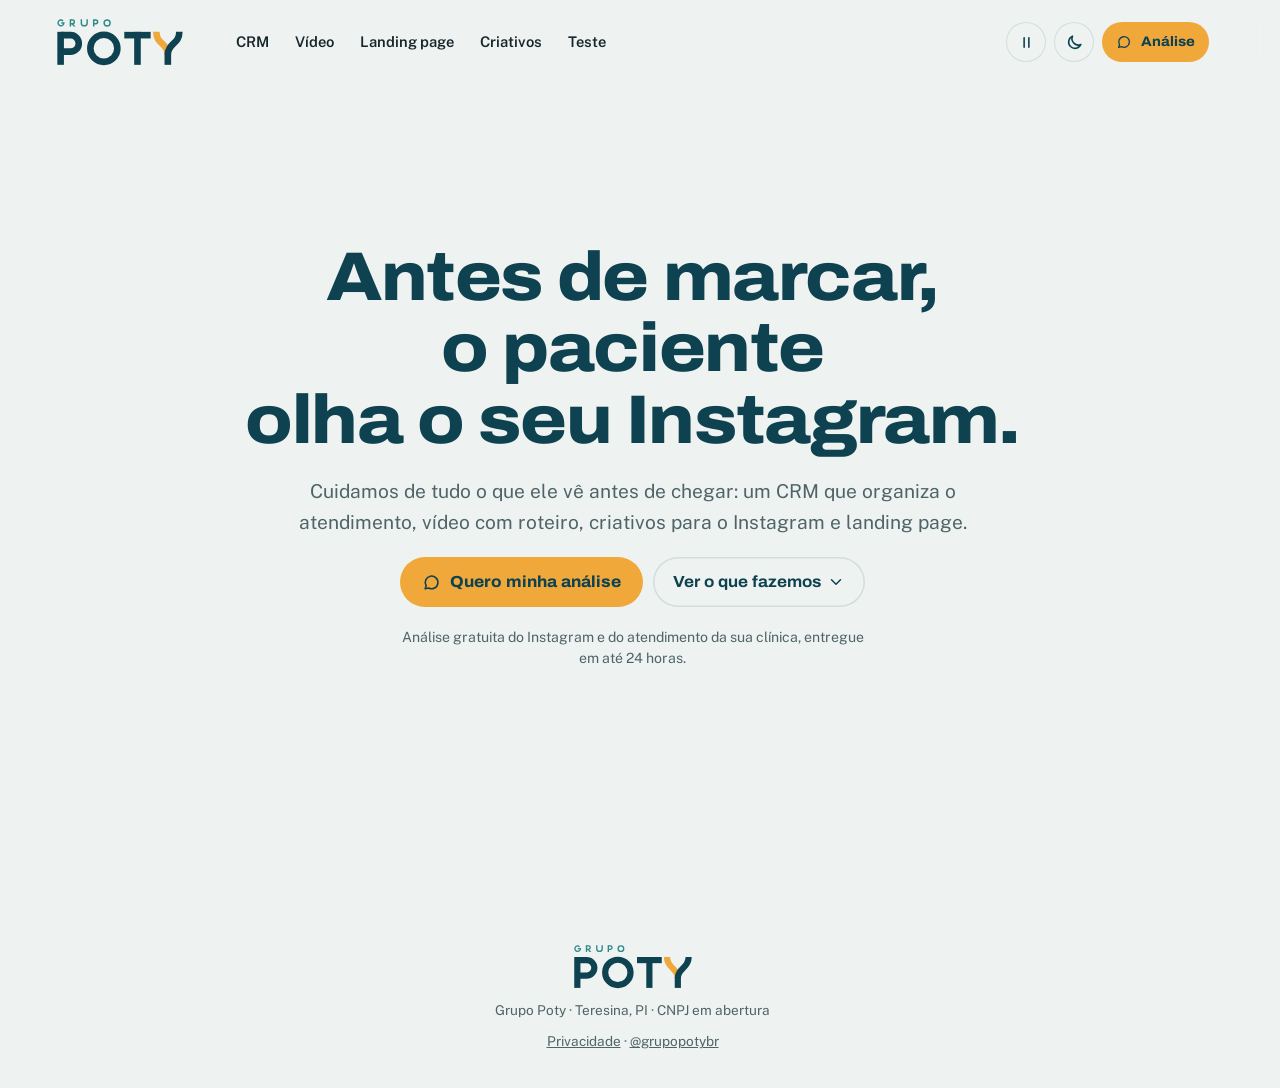
==== index.html @ 8fc9f2be "Landing do Grupo Poty para o grupopoty.com.br Página principal e página de privacidade, em HTML, CSS" ====
<!DOCTYPE html>
<html lang="pt-BR">
<head>
<meta charset="utf-8">
<meta name="viewport" content="width=device-width,initial-scale=1">
<title>Grupo Poty · Do contato à consulta</title>
<meta name="description" content="Cuidamos de tudo o que o paciente vê antes de chegar: CRM que organiza o atendimento, vídeo com roteiro, criativos para o Instagram e landing page. Grupo Poty, Teresina-PI.">
<link rel="canonical" href="https://grupopoty.com.br/">
<meta property="og:type" content="website">
<meta property="og:locale" content="pt_BR">
<meta property="og:site_name" content="Grupo Poty">
<meta property="og:title" content="Grupo Poty · Do contato à consulta">
<meta property="og:description" content="CRM, vídeo com roteiro, criativos para o Instagram e landing page para clínicas de saúde.">
<meta property="og:url" content="https://grupopoty.com.br/">
<meta property="og:image" content="https://grupopoty.com.br/img/og-grupo-poty.png">
<meta property="og:image:alt" content="Símbolo do Grupo Poty: o Y formado por dois rios, um laranja e um claro, sobre o encontro das águas.">
<meta property="og:image:width" content="1080">
<meta property="og:image:height" content="1080">
<meta name="twitter:card" content="summary">
<link rel="icon" type="image/png" href="img/favicon-512.png">
<link rel="apple-touch-icon" href="img/favicon-512.png">
<link rel="preload" href="fonts/archivo-wdth-wght.woff2" as="font" type="font/woff2" crossorigin>
<script>(function(){var d=document.documentElement,t=null,v=null,m=null,s="poty-abertura";d.classList.add("js");
try{t=localStorage.getItem("poty-tema")}catch(e){}
d.dataset.tema=t==="claro"||t==="escuro"?t:(matchMedia("(prefers-color-scheme: dark)").matches?"escuro":"claro");
try{v=sessionStorage.getItem(s)}catch(e){}
try{m=localStorage.getItem("poty-movimento")}catch(e){}
if(!v&&m!=="parado"&&!matchMedia("(prefers-reduced-motion: reduce)").matches)d.classList.add("com-abertura");
// Até o main.js começar a abertura (data-abertura), quem tira a camada é este script: o Pular e,
// se a abertura não começar em 3 s, o timer. Os dois gravam a abertura como vista nesta visita.
function sair(){d.classList.remove("com-abertura");try{sessionStorage.setItem(s,"vista")}catch(e){}}
document.addEventListener("click",function(e){var b=e.target.closest&&e.target.closest("#pular");
if(!b||d.dataset.abertura||!d.classList.contains("com-abertura"))return;var f=document.activeElement===b;sair();
if(f){var h=document.querySelector("#hero h1");if(h){h.setAttribute("tabindex","-1");h.focus({preventScroll:true})}}});
setTimeout(function(){if(!d.dataset.abertura&&d.classList.contains("com-abertura"))sair()},3000)})();</script>
<link rel="stylesheet" href="css/base.css">
<link rel="stylesheet" href="css/secoes.css">
<link rel="stylesheet" href="css/enxuto.css">
<link rel="modulepreload" href="js/main.js">
<link rel="modulepreload" href="js/util.js">
<link rel="modulepreload" href="js/config.js">
<link rel="modulepreload" href="js/abertura.js">
<link rel="modulepreload" href="js/rios.js">
<link rel="modulepreload" href="js/troca.js">
<link rel="modulepreload" href="js/tema.js">
<link rel="modulepreload" href="js/chaves.js">
<link rel="modulepreload" href="js/whatsapp.js">
<link rel="modulepreload" href="js/topo.js">
<link rel="modulepreload" href="js/servicos.js">
<link rel="modulepreload" href="js/noite.js">
<link rel="modulepreload" href="js/painel.js">
<link rel="modulepreload" href="js/video.js">
<link rel="modulepreload" href="js/exemplos.js">
<link rel="modulepreload" href="js/criativos.js">
<link rel="modulepreload" href="js/teste.js">
<link rel="modulepreload" href="js/enxuto.js">
<link rel="modulepreload" href="js/movimento.js">
<link rel="modulepreload" href="js/consentimento.js">
</head>
<body>
<div class="abertura" id="abertura">
  <div class="ab-in"><div class="arte" id="arte"><svg class="marca" viewBox="-4 -4 388 147" aria-hidden="true" focusable="false"><g transform="scale(0.22)"><g class="g-grupo" fill="none" stroke-width="20"><path class="l gl" pathLength="1" d="M78.28 21.72A40 40 0 1 0 90 50H54"/><path class="l gl" pathLength="1" d="M180 0V100"/><path class="l gl" pathLength="1" d="M180 10H210A25 25 0 0 1 210 60H180"/><path class="l gl" pathLength="1" d="M331 0V50A40 40 0 0 0 411 50V0"/><path class="l gl" pathLength="1" d="M501 0V100"/><path class="l gl" pathLength="1" d="M501 10H531A25 25 0 0 1 531 60H501"/><circle class="l gl" pathLength="1" cx="686" cy="50" r="41"/></g><path class="perna" d="M211.63 53.54L250.94 100H224.75L196.37 66.46Z"/></g><g transform="translate(0 38)"><g class="g-poty" fill="none" stroke-width="20"><path class="l lp" pathLength="1" d="M10 0V100"/><path class="l lp" pathLength="1" d="M10 10H40A25 25 0 0 1 40 60H10"/><circle class="l lo" pathLength="1" cx="141" cy="50" r="41"/><path class="l lt" pathLength="1" d="M203 10H283"/><path class="l lt" pathLength="1" d="M243 0V100"/><g class="yy"><path class="l y1" pathLength="1" d="M300 0C300 38 335 34 335 68"/><path class="l y2" pathLength="1" d="M370 0C370 38 335 34 335 68"/><path class="l y3" pathLength="1" d="M335 66V100"/></g></g></g></svg><p class="assin" aria-hidden="true">Do contato à consulta.</p></div></div>
  <canvas class="pontos" id="pontos" aria-hidden="true"></canvas>
  <button type="button" class="pular" id="pular" aria-label="Pular abertura">Pular</button>
  <svg class="borda" viewBox="0 0 1200 80" preserveAspectRatio="none" aria-hidden="true"><path d="M0 0H1200V18H780C640 18 560 62 420 62H0Z"/></svg>
</div>


<header class="s-topo">
  <span class="logo" role="img" aria-label="Grupo Poty"><svg class="marca" viewBox="-4 -4 388 147" aria-hidden="true" focusable="false"><g transform="scale(0.22)"><g class="g-grupo" fill="none" stroke-width="20"><path class="l gl" pathLength="1" d="M78.28 21.72A40 40 0 1 0 90 50H54"/><path class="l gl" pathLength="1" d="M180 0V100"/><path class="l gl" pathLength="1" d="M180 10H210A25 25 0 0 1 210 60H180"/><path class="l gl" pathLength="1" d="M331 0V50A40 40 0 0 0 411 50V0"/><path class="l gl" pathLength="1" d="M501 0V100"/><path class="l gl" pathLength="1" d="M501 10H531A25 25 0 0 1 531 60H501"/><circle class="l gl" pathLength="1" cx="686" cy="50" r="41"/></g><path class="perna" d="M211.63 53.54L250.94 100H224.75L196.37 66.46Z"/></g><g transform="translate(0 38)"><g class="g-poty" fill="none" stroke-width="20"><path class="l lp" pathLength="1" d="M10 0V100"/><path class="l lp" pathLength="1" d="M10 10H40A25 25 0 0 1 40 60H10"/><circle class="l lo" pathLength="1" cx="141" cy="50" r="41"/><path class="l lt" pathLength="1" d="M203 10H283"/><path class="l lt" pathLength="1" d="M243 0V100"/><g class="yy"><path class="l y1" pathLength="1" d="M300 0C300 38 335 34 335 68"/><path class="l y2" pathLength="1" d="M370 0C370 38 335 34 335 68"/><path class="l y3" pathLength="1" d="M335 66V100"/></g></g></g></svg></span>
  <nav class="menu" aria-label="Principal"><a href="#s-crm">CRM</a><a href="#s-video">Vídeo</a><a href="#s-lp">Landing page</a><a href="#s-cr">Criativos</a><a href="#s-teste">Teste</a></nav>
  <div class="acoes">
    <button type="button" class="movimento" id="movimento" aria-pressed="false" aria-label="Pausar animações">
      <svg class="pausa-i" viewBox="0 0 24 24" aria-hidden="true"><path d="M9 6v12M15 6v12"/></svg>
      <svg class="toca-i" viewBox="0 0 24 24" aria-hidden="true"><path d="M8 5.5v13l10-6.5z"/></svg>
    </button>
    <button type="button" class="tema" id="tema" aria-label="Trocar entre claro e escuro">
      <svg class="lua-i" viewBox="0 0 24 24" aria-hidden="true"><path d="M20 14.5A8 8 0 0 1 9.5 4a8 8 0 1 0 10.5 10.5z"/></svg>
      <svg class="sol-i" viewBox="0 0 24 24" aria-hidden="true"><circle cx="12" cy="12" r="4"/><path d="M12 2v2M12 20v2M4.9 4.9l1.4 1.4M17.7 17.7l1.4 1.4M2 12h2M20 12h2M4.9 19.1l1.4-1.4M17.7 6.3l1.4-1.4"/></svg>
    </button>
    <a class="b-sol" data-wa="analise" data-botao="topo" href="https://wa.me/5586994439576?text=AN%C3%81LISE" target="_blank" rel="noopener"><svg viewBox="0 0 24 24" aria-hidden="true"><path d="M4 20l1.3-3.9A8 8 0 1 1 8.4 19z"/></svg>Análise</a>
  </div>
</header>

<main>
<section class="hero" id="hero">
  <canvas class="rios" id="rios" aria-hidden="true"></canvas>
  <div class="txt" id="hero-txt">
    <h1>
      <span class="so-leitor">Antes de marcar, o paciente olha o seu Instagram, abre o seu site e chama no WhatsApp.</span>
      <span class="h-fixo" aria-hidden="true">Antes de marcar, o paciente</span>
      <span class="troca" id="troca" aria-hidden="true"><span class="on">olha o seu Instagram.</span><span>abre o seu site.</span><span>chama no WhatsApp.</span></span>
    </h1>
    <p class="lead">Cuidamos de tudo o que ele vê antes de chegar: um CRM que organiza o atendimento, vídeo com roteiro, criativos para o Instagram e landing page.</p>
    <div class="bts">
      <a class="b-sol" data-wa="analise" data-botao="primeira-tela" href="https://wa.me/5586994439576?text=AN%C3%81LISE" target="_blank" rel="noopener"><svg viewBox="0 0 24 24" aria-hidden="true"><path d="M4 20l1.3-3.9A8 8 0 1 1 8.4 19z"/></svg>Quero minha análise</a>
      <a class="b-lin" href="#s-hub">Ver o que fazemos<svg class="seta" viewBox="0 0 24 24" aria-hidden="true"><path d="M6 9l6 6 6-6"/></svg></a>
    </div>
    <p class="micro">Análise gratuita do Instagram e do atendimento da sua clínica, entregue em até 24 horas.</p>
  </div>
</section>

  <section class="sec hub revela" id="s-hub">
    <p class="rot"><svg viewBox="0 0 24 24" aria-hidden="true"><rect x="4" y="4" width="7" height="7" rx="1"/><rect x="13" y="4" width="7" height="7" rx="1"/><rect x="4" y="13" width="7" height="7" rx="1"/><rect x="13" y="13" width="7" height="7" rx="1"/></svg>O que fazemos</p>
    <h2>Escolha por onde começar.</h2>
    <p class="lead">Toque num serviço para ver como ele funciona na sua clínica.</p>
    <div class="servicos4" id="servicos4">
      <svg class="ramos" id="ramos" aria-hidden="true"></svg>
      <button type="button" class="sv" data-alvo="s-crm" aria-controls="s-crm"><span class="ic"><svg viewBox="0 0 24 24" aria-hidden="true"><path d="M3 5h18l-7 8v6l-4-2v-4z"/></svg></span><b data-chave="atendenteIA">CRM e atendente com IA</b><b data-chave-off="atendenteIA" hidden>CRM com WhatsApp</b><span data-chave="atendenteIA">Responde o paciente, marca na agenda e mostra os números da clínica.</span><span data-chave-off="atendenteIA" hidden>Organiza as conversas do WhatsApp e mostra os números da clínica.</span><em>Ver como funciona <svg viewBox="0 0 24 24" aria-hidden="true"><path d="M6 9l6 6 6-6"/></svg></em></button>
      <button type="button" class="sv" data-alvo="s-video" aria-controls="s-video"><span class="ic"><svg viewBox="0 0 24 24" aria-hidden="true"><rect x="3" y="6" width="13" height="12" rx="2"/><path d="M16 10l5-3v10l-5-3"/></svg></span><b>Vídeo com roteiro</b><span>Gravado na sua clínica, com roteiro, direção e edição.</span><em>Ver como funciona <svg viewBox="0 0 24 24" aria-hidden="true"><path d="M6 9l6 6 6-6"/></svg></em></button>
      <button type="button" class="sv" data-alvo="s-lp" aria-controls="s-lp"><span class="ic"><svg viewBox="0 0 24 24" aria-hidden="true"><rect x="7" y="2" width="10" height="20" rx="2"/><path d="M11 18h2"/></svg></span><b>Landing page</b><span>Uma página com a cara da clínica, que leva direto ao WhatsApp.</span><em>Ver como funciona <svg viewBox="0 0 24 24" aria-hidden="true"><path d="M6 9l6 6 6-6"/></svg></em></button>
      <button type="button" class="sv" data-alvo="s-cr" aria-controls="s-cr"><span class="ic"><svg viewBox="0 0 24 24" aria-hidden="true"><rect x="4" y="4" width="7" height="7" rx="1"/><rect x="13" y="4" width="7" height="7" rx="1"/><rect x="4" y="13" width="7" height="7" rx="1"/><rect x="13" y="13" width="7" height="7" rx="1"/></svg></span><b>Criativos para o Instagram</b><span>Posts e capas no mesmo padrão, para o perfil passar confiança.</span><em>Ver como funciona <svg viewBox="0 0 24 24" aria-hidden="true"><path d="M6 9l6 6 6-6"/></svg></em></button>
    </div>
    <button type="button" class="b-lin ver-tudo" id="ver-tudo">Abrir os quatro</button>
  </section>

  <section class="sec alt servico" id="s-crm">
    <p class="rot"><svg viewBox="0 0 24 24" aria-hidden="true"><path d="M3 5h18l-7 8v6l-4-2v-4z"/></svg>CRM para clínicas</p>
    <h2 data-chave="atendenteIA">O que acontece com a mensagem que chega às 21h?</h2>
    <h2 data-chave-off="atendenteIA" hidden>O que acontece com a mensagem que ninguém viu?</h2>
    <p class="lead" data-chave="atendenteIA">A mesma noite, em dois WhatsApps. Só um deles tem CRM.</p>
    <p class="lead" data-chave-off="atendenteIA" hidden>A mesma manhã, em dois WhatsApps. Só um deles tem CRM.</p>
    <div class="noite" id="noite" role="group" aria-label="Comparação ilustrativa entre um WhatsApp sem CRM e outro com CRM, com nomes fictícios">
      <div class="n-pai n-sem" id="n-sem" aria-hidden="true">
        <div class="n-cab"><b>Sem CRM</b><span class="pill ruim" id="n-pill-a">10 sem resposta</span></div>
        <div class="n-chat"><div class="msg pac">Oi, boa noite. Vocês atendem sábado?<time>21:04</time></div><div class="msg pac">queria ver se tem horário pra esse sábado<time>21:05</time></div><div class="msg sis ruim">9 conversas novas, ninguém respondeu</div><div class="msg cli">Bom dia, desculpe a demora. Ainda quer marcar para sábado?<time>08:12</time></div><div class="msg pac">ah, já consegui em outra clínica ontem à noite. obrigada<time>08:15</time></div></div>
        <div class="n-res"><span class="tag err">Marcou em outra clínica</span></div>
      </div>
      <div class="n-hora" id="n-hora" aria-hidden="true"><b>08:00</b><span>sexta, a recepção abre</span><div class="n-marcas"><i class="on"></i><i class="on"></i><i class="on"></i></div></div>
      <div class="n-pai n-com" id="n-com" aria-hidden="true">
        <div class="n-cab"><b>Com CRM</b><span class="pill bom" id="n-pill-b">respondida na hora</span></div>
        <div class="n-chat"><div class="msg pac">Oi, boa noite. Vocês atendem sábado?<time>21:04</time></div><div class="msg cli">Boa noite. Atendemos, sim, das 8h às 12h. Você já é paciente aqui ou seria a primeira vez?<time>21:04</time></div><div class="msg pac">primeira vez<time>21:05</time></div><div class="msg cli">Que bom que você procurou a gente. A consulta seria pelo plano de saúde ou particular?<time>21:05</time></div><div class="msg pac">pelo plano. vocês aceitam o Plano Exemplo?<time>21:06</time></div><div class="msg cli">Aceitamos, sim. Para sábado tenho 9h ou 10h30. Qual fica melhor para você?<time>21:06</time></div><div class="msg pac">9h tá ótimo<time>21:07</time></div><div class="msg cli">Combinado: sábado, às 9h. Se precisar mudar, é só me chamar aqui.<time>21:07</time></div><div class="msg sis">Marina foi para Agendado · 1ª consulta · plano</div></div>
        <div class="n-res"><span class="tag ok">Na agenda: sábado, 9h</span></div>
      </div>
      <p class="so-leitor" id="n-resumo">Sem CRM: a mensagem das 21h fica sem resposta até de manhã, e a paciente marca em outra clínica. Com CRM: a atendente responde na hora, pergunta se é a primeira consulta e se é pelo plano ou particular, e marca sábado às 9h.</p>
    </div>
    <div class="gat">
      <b>7x</b>
      <p data-chave="atendenteIA">Quem responde em até 1 hora tem quase 7 vezes mais chance de a conversa avançar. De noite, a recepção não está lá para responder.<small>Harvard Business Review, 2011, teste com 2.241 empresas dos EUA. Cena ilustrativa, nomes fictícios.</small></p>
      <p data-chave-off="atendenteIA" hidden>Quem responde em até 1 hora tem quase 7 vezes mais chance de a conversa avançar. Com o CRM, a equipe começa o dia sabendo quem está esperando.<small>Harvard Business Review, 2011, teste com 2.241 empresas dos EUA. Cena ilustrativa, nomes fictícios.</small></p>
    </div>

    <div class="dobra" id="dobra-1"><button type="button" class="d-bt" aria-expanded="false" aria-controls="dobra-1-c"><span><b>O que o CRM faz pela clínica</b><small>6 funções, além do WhatsApp</small></span><i aria-hidden="true"></i></button><div class="d-corpo" id="dobra-1-c"><div class="d-in"><h3 class="sub">O que o CRM faz pela clínica</h3>
    <ul class="f6">
      <li data-chave="atendenteIA"><span class="ic"><svg viewBox="0 0 24 24" aria-hidden="true"><path d="M4 20l1.3-3.9A8 8 0 1 1 8.4 19z"/><path d="M9 11h.01M12 11h.01M15 11h.01"/></svg></span><b>Atendente com IA</b><span>Responde no WhatsApp com o jeito da sua clínica. Assunto clínico vai para a equipe: a atendente não responde sobre sintomas nem tratamentos.</span></li>
      <li><span class="ic"><svg viewBox="0 0 24 24" aria-hidden="true"><path d="M9 6h11M9 12h11M9 18h11"/><path d="M4 6l1 1 2-2M4 12l1 1 2-2M4 18l1 1 2-2"/></svg></span><b>Perguntas certas</b><span>Primeira consulta? Convênio ou particular? Uma pergunta por vez, e as respostas ficam no cadastro.</span></li>
      <li><span class="ic"><svg viewBox="0 0 24 24" aria-hidden="true"><rect x="3" y="5" width="18" height="16" rx="2"/><path d="M3 10h18M8 3v4M16 3v4M9 15l2 2 4-4"/></svg></span><b>Agenda da clínica</b><span>Oferece só os horários livres e respeita intervalo, feriado e a duração de cada procedimento.</span></li>
      <li><span class="ic"><svg viewBox="0 0 24 24" aria-hidden="true"><path d="M3 5h18l-7 8v6l-4-2v-4z"/></svg></span><b>Funil que anda sozinho</b><span>O paciente avança de "novo contato" para "em conversa" e depois para "agendado", e a equipe vê em que etapa cada um está.</span></li>
      <li><span class="ic"><svg viewBox="0 0 24 24" aria-hidden="true"><path d="M4 5a2 2 0 0 1 2-2h13v16H6a2 2 0 0 0-2 2z"/><path d="M4 19V5M9 7h6M9 11h6"/></svg></span><b>Tudo o que a clínica sabe</b><span>Convênios, formas de pagamento, endereço e perguntas frequentes, prontos para cada resposta.</span></li>
      <li><span class="ic"><svg viewBox="0 0 24 24" aria-hidden="true"><circle cx="9" cy="8" r="3"/><path d="M3 20c0-3.3 2.7-6 6-6s6 2.7 6 6"/><path d="M16 4.5a3 3 0 0 1 0 5.8M18 14.3c1.8.8 3 2.6 3 4.7"/></svg></span><b>Treinamento na clínica</b><span>A gente treina a sua equipe, presencialmente, para usar tudo no dia a dia.</span></li>
    </ul></div></div></div>
    <div class="dobra" id="dobra-2"><button type="button" class="d-bt" aria-expanded="false" aria-controls="dobra-2-c"><span><b>Painel da clínica</b><small data-chave="financeiro">Orçamentos, faturamento, lucro e relatórios</small><small data-chave-off="financeiro" hidden>Orçamentos e relatórios</small></span><i aria-hidden="true"></i></button><div class="d-corpo" id="dobra-2-c"><div class="d-in"><h3 class="sub">E os números da clínica num painel só.</h3>
    <p class="lead lead-p" data-chave="financeiro">Orçamentos, faturamento, lucro e relatórios: quanto entrou, quanto saiu e de onde vieram os pacientes.</p>
    <p class="lead lead-p" data-chave-off="financeiro" hidden>Orçamentos e relatórios: quantos chegaram, quantos marcaram e de onde vieram os pacientes.</p>
    <div class="painel" id="painel" role="group" aria-label="Painel ilustrativo da clínica, com dados fictícios">
      <div class="p-topo"><b>Painel da clínica</b><span>Novembro · tela ilustrativa, dados fictícios</span></div>
      <div class="p-kpis">
        <div><span>Contatos</span><b data-n="214">214</b></div>
        <div><span>Agendados</span><b data-n="96">96</b></div>
        <div><span>Compareceram</span><b data-n="81">81</b></div>
        <div data-chave="financeiro"><span>Orçamentos fechados</span><b data-n="38400" data-moeda>R$ 38.400</b></div>
      </div>
      <div class="p-abas" role="tablist" aria-label="Partes do painel">
        <button type="button" role="tab" data-aba="orc" id="aba-orc" aria-controls="pa-orc" aria-selected="true">Orçamentos</button>
        <button type="button" role="tab" data-aba="fat" id="aba-fat" aria-controls="pa-fat" data-chave="financeiro" aria-selected="false">Faturamento</button>
        <button type="button" role="tab" data-aba="luc" id="aba-luc" aria-controls="pa-luc" data-chave="financeiro" aria-selected="false">Lucro</button>
        <button type="button" role="tab" data-aba="rel" id="aba-rel" aria-controls="pa-rel" aria-selected="false">Relatórios</button>
      </div>
      <div class="p-palco">
        <div class="p-aba" data-aba="orc" id="pa-orc" aria-labelledby="aba-orc" tabindex="0" role="tabpanel">
          <div class="p-duas">
            <div>
              <p class="p-t">Orçamentos do mês</p>
              <ul class="barras">
                <li data-dica="Enviados: 42"><span>Enviados</span><i style="--v:1"></i><b>42</b></li>
                <li data-dica="Fechados: 21"><span>Fechados</span><i style="--v:.5"></i><b>21</b></li>
                <li data-dica="Em aberto: 15"><span>Em aberto</span><i style="--v:.357"></i><b>15</b></li>
                <li data-dica="Não fecharam: 6"><span>Não fecharam</span><i style="--v:.143"></i><b>6</b></li>
              </ul>
            </div>
            <div>
              <p class="p-t">Em aberto, com retorno programado</p>
              <ul class="p-lista">
                <li><b>Ana P.</b><span>R$ 1.800</span><em>a clínica volta a falar em 2 dias</em></li>
                <li><b>Carlos R.</b><span>R$ 950</span><em>a clínica volta a falar em 5 dias</em></li>
                <li><b>Júlia M.</b><span>R$ 2.400</span><em>a clínica volta a falar em 10 dias</em></li>
              </ul>
            </div>
          </div>
        </div>
        <div class="p-aba" data-aba="fat" id="pa-fat" aria-labelledby="aba-fat" tabindex="0" data-chave="financeiro" role="tabpanel" hidden>
          <p class="p-hero"><b>R$ 38.400</b><span>no mês, em orçamentos fechados</span></p>
          <p class="p-t">Por semana</p>
          <div class="colunas">
            <div data-dica="Semana 1: R$ 7.200"><b>R$ 7,2 mil</b><i style="--v:.6"></i><span>Sem 1</span></div>
            <div data-dica="Semana 2: R$ 9.600"><b>R$ 9,6 mil</b><i style="--v:.8"></i><span>Sem 2</span></div>
            <div data-dica="Semana 3: R$ 12.000"><b>R$ 12 mil</b><i style="--v:1"></i><span>Sem 3</span></div>
            <div data-dica="Semana 4: R$ 9.600"><b>R$ 9,6 mil</b><i style="--v:.8"></i><span>Sem 4</span></div>
          </div>
        </div>
        <div class="p-aba" data-aba="luc" id="pa-luc" aria-labelledby="aba-luc" tabindex="0" data-chave="financeiro" role="tabpanel" hidden>
          <p class="p-hero"><b>R$ 16.700</b><span>de lucro no mês</span></p>
          <ul class="barras largas">
            <li data-dica="Faturamento: R$ 38.400"><span>Faturamento</span><i style="--v:1"></i><b>R$ 38.400</b></li>
            <li data-dica="Custos: R$ 21.700"><span>Custos</span><i style="--v:.565"></i><b>R$ 21.700</b></li>
            <li data-dica="Lucro: R$ 16.700"><span>Lucro</span><i style="--v:.435"></i><b>R$ 16.700</b></li>
          </ul>
          <p class="p-obs">A própria clínica informa os custos: aluguel, equipe e material.</p>
        </div>
        <div class="p-aba" data-aba="rel" id="pa-rel" aria-labelledby="aba-rel" tabindex="0" role="tabpanel" hidden>
          <div class="p-duas">
            <div>
              <p class="p-t">Do contato à consulta</p>
              <ul class="barras">
                <li data-dica="Contatos: 214"><span>Contatos</span><i style="--v:1"></i><b>214</b></li>
                <li data-dica="Agendados: 96"><span>Agendados</span><i style="--v:.449"></i><b>96</b></li>
                <li data-dica="Compareceram: 81"><span>Compareceram</span><i style="--v:.379"></i><b>81</b></li>
                <li data-dica="Orçamentos: 42"><span>Orçamentos</span><i style="--v:.196"></i><b>42</b></li>
                <li data-dica="Fecharam: 21"><span>Fecharam</span><i style="--v:.098"></i><b>21</b></li>
              </ul>
            </div>
            <div>
              <p class="p-t">De onde vieram</p>
              <div class="seg4"><i class="s1" style="--g:46" data-dica="Instagram: 46%"></i><i class="s2" style="--g:27" data-dica="Indicação: 27%"></i><i class="s3" style="--g:17" data-dica="Google: 17%"></i><i class="s4" style="--g:10" data-dica="Outros: 10%"></i></div>
              <ul class="leg4"><li><i class="s1"></i>Instagram <b>46%</b></li><li><i class="s2"></i>Indicação <b>27%</b></li><li><i class="s3"></i>Google <b>17%</b></li><li><i class="s4"></i>Outros <b>10%</b></li></ul>
              <div class="p-mini"><div><span>Tempo de resposta</span><b>2 min</b></div><div><span>Faltas</span><b>16%</b></div></div>
            </div>
          </div>
        </div>
      </div>
      <span class="p-dica" aria-hidden="true"></span>
    </div></div></div></div>
    <div class="cta-crm">
      <a class="b-sol" data-wa="crm" data-botao="crm" href="https://wa.me/5586994439576?text=Quero%20ver%20o%20CRM%20funcionando" target="_blank" rel="noopener"><svg viewBox="0 0 24 24" aria-hidden="true"><path d="M4 20l1.3-3.9A8 8 0 1 1 8.4 19z"/></svg>Quero ver o CRM funcionando</a>
      <small>Mostramos pelo WhatsApp, com o jeito da sua clínica.</small>
    </div>
  </section>

  <section class="sec servico" id="s-video">
    <p class="rot"><svg viewBox="0 0 24 24" aria-hidden="true"><rect x="3" y="6" width="13" height="12" rx="2"/><path d="M16 10l5-3v10l-5-3"/></svg>Vídeo com roteiro</p>
    <h2>Vídeo que prende é roteiro.</h2>
    <p class="lead">A gente escreve o roteiro com você, grava na sua clínica e edita. Você aprova antes de ir ao ar.</p>
    <div class="cena" id="cena-video">
      <ol class="itens esq"><li data-p="0"><b>Gancho</b><span>Os primeiros segundos fazem a pessoa ficar.</span></li><li data-p="1"><b>Problema</b><span>A dúvida real do paciente, com as palavras dele.</span></li></ol>
      <div class="centro v-tela" aria-hidden="true">
        <svg class="fundo" viewBox="0 0 90 160" preserveAspectRatio="xMidYMid slice" aria-hidden="true">
          <rect width="90" height="160" fill="#0E4250"/><rect x="52" y="16" width="30" height="40" rx="2" fill="#0D5365"/><rect x="8" y="60" width="18" height="3" fill="#0D5365"/>
          <circle cx="45" cy="74" r="15" fill="#2F8A8A"/><path d="M12 160C12 116 28 98 45 98C62 98 78 116 78 160Z" fill="#0F6E6E"/>
          <rect y="84" width="90" height="76" fill="#0A242B" opacity=".55"/>
        </svg>
        <div class="v-barras"><i><b></b></i><i><b></b></i><i><b></b></i><i><b></b></i></div>
        <p class="v-leg" id="v-leg">Fale com a clínica pelo WhatsApp.</p>
        <span class="v-rec">Vídeo de exemplo</span>
      </div>
      <ol class="itens dir"><li data-p="2"><b>Resposta</b><span>O que a clínica faz, explicado sem promessa.</span></li><li data-p="3" class="on"><b>Chamada</b><span>Um próximo passo claro: falar no WhatsApp.</span></li></ol>
    </div>
  </section>

  <section class="sec alt servico" id="s-lp">
    <p class="rot"><svg viewBox="0 0 24 24" aria-hidden="true"><rect x="7" y="2" width="10" height="20" rx="2"/><path d="M11 18h2"/></svg>Landing page</p>
    <h2>Quem clica no link da sua bio encontra o quê?</h2>
    <p class="lead">Cada clínica ganha uma página com a cara dela e com o que o paciente daquela área quer saber antes de marcar. Veja três exemplos bem diferentes.</p>
    <div class="tipos" role="tablist" aria-label="Tipo de clínica">
      <button type="button" role="tab" data-tipo="estetica" aria-selected="true" aria-controls="lp-fone" tabindex="0"><svg viewBox="0 0 24 24" aria-hidden="true"><path d="M12 3c3 4 6 7.5 6 11a6 6 0 0 1-12 0c0-3.5 3-7 6-11z"/></svg>Estética</button>
      <button type="button" role="tab" data-tipo="odonto" aria-selected="false" aria-controls="lp-fone" tabindex="-1"><svg viewBox="0 0 24 24" aria-hidden="true"><path d="M8 3c-3 0-4.5 2.5-4.5 5.5 0 4 1.5 9.5 3.5 12.5 1 1.5 2.5 1 3-1l1-4h2l1 4c.5 2 2 2.5 3 1 2-3 3.5-8.5 3.5-12.5C20.5 5.5 19 3 16 3c-1.6 0-2.6.8-4 .8S9.6 3 8 3z"/></svg>Odontologia</button>
      <button type="button" role="tab" data-tipo="medica" aria-selected="false" aria-controls="lp-fone" tabindex="-1"><svg viewBox="0 0 24 24" aria-hidden="true"><path d="M5 3v5a4 4 0 0 0 8 0V3"/><path d="M9 12v3a5 5 0 0 0 10 0v-2"/><circle cx="19" cy="11" r="2"/></svg>Clínica médica</button>
    </div>
    <div class="cena" id="cena-lp">
      <!-- Os textos da estética (#lp-i0 a #lp-i2) também estão em js/exemplos.js, TIPOS.estetica.itens: mude os dois juntos. -->
      <ul class="itens esq">
        <li data-b="0"><b>Entende na hora</b><span id="lp-i0">Um ambiente calmo e o que a clínica faz, logo no topo.</span></li>
        <li data-b="1"><b>Passa confiança</b><span id="lp-i1">A profissional, com CRM e, se tiver especialidade, o RQE, e como é a avaliação.</span></li>
      </ul>
      <div class="centro lp-fone" id="lp-fone" data-tipo="estetica" role="img" aria-label="Exemplo de página de uma clínica de estética">
        <div class="lp-tela" id="lp-tela"><div class="lp-rolo" id="lp-rolo"><div class="e-topo" data-b="0"><b>Exemplo Estética</b><i class="m-menu"></i></div>
  <div class="e-ilu"><svg class="m-ilu" viewBox="0 0 240 160" aria-hidden="true">
  <rect width="240" height="160" style="fill:var(--m-soft)"/><rect y="124" width="240" height="36" style="fill:var(--m-ac2)" opacity=".14"/>
  <circle cx="52" cy="64" r="20" fill="none" stroke="#fff" stroke-width="6"/><path d="M52 84v40M42 124h20" fill="none" style="stroke:var(--m-tx)" stroke-width="2" opacity=".55"/>
  <rect x="84" y="90" width="112" height="14" rx="7" style="fill:var(--m-ac)"/><rect x="86" y="81" width="32" height="11" rx="5.5" fill="#fff"/><rect x="132" y="84" width="44" height="7" rx="3.5" fill="#fff" opacity=".75"/>
  <path d="M96 104v20M184 104v20" fill="none" style="stroke:var(--m-ac2)" stroke-width="4"/>
  <rect x="196" y="58" width="34" height="4" rx="2" style="fill:var(--m-ac2)"/><rect x="200" y="42" width="7" height="16" rx="2" style="fill:var(--m-ac)"/><rect x="210" y="46" width="7" height="12" rx="2" fill="#fff"/><rect x="220" y="38" width="7" height="20" rx="2" style="fill:var(--m-ac2)" opacity=".8"/>
  <rect x="206" y="108" width="14" height="16" rx="3" style="fill:var(--m-tx)" opacity=".6"/><ellipse cx="209" cy="98" rx="4.5" ry="11" style="fill:var(--m-ac2)" transform="rotate(-16 209 98)"/><ellipse cx="217" cy="97" rx="4.5" ry="12" style="fill:var(--m-ac2)" transform="rotate(16 217 97)"/><ellipse cx="213" cy="92" rx="4" ry="13" style="fill:var(--m-ac)"/>
  </svg></div>
  <div class="e-hero"><p class="t4">Cuidado com a pele, com calma e sem pressa.</p><p>Avaliação individual, em Teresina.</p><span class="m-bt">Agendar avaliação</span></div>
  <div class="m-bloco"><p class="t5">Tratamentos</p><div class="e-trat"><div><svg viewBox="0 0 24 24" aria-hidden="true"><circle cx="12" cy="12" r="8"/><path d="M9 10h.01M15 10h.01M9 15c1.5 1.3 4.5 1.3 6 0"/></svg>Avaliação facial</div><div><svg viewBox="0 0 24 24" aria-hidden="true"><path d="M12 3c3 4 6 7.5 6 11a6 6 0 0 1-12 0c0-3.5 3-7 6-11z"/></svg>Limpeza de pele</div><div><svg viewBox="0 0 24 24" aria-hidden="true"><path d="M12 3v4M12 17v4M3 12h4M17 12h4M6 6l2.5 2.5M15.5 15.5L18 18M6 18l2.5-2.5M15.5 8.5L18 6"/></svg>Peeling</div><div><svg viewBox="0 0 24 24" aria-hidden="true"><path d="M5 19c0-8 5-14 14-14 0 9-6 14-14 14z"/><path d="M5 19l7-7"/></svg>Cuidados com a pele</div></div></div>
  <div class="m-bloco" data-b="1"><p class="t5">Como é a avaliação</p><ol class="e-linha"><li><b>Conversa</b><span>Você conta o que quer cuidar.</span></li><li><b>Avaliação</b><span>A profissional examina e explica.</span></li><li><b>Plano</b><span>Você decide com calma.</span></li></ol></div>
  <div class="m-bloco"><p class="t5">Quem cuida de você</p><div class="e-prof"><span class="av">NS</span><div><b>Dra. Nome Sobrenome</b><small>Médica · CRM e RQE</small></div></div></div>
  <div class="m-bloco" data-b="2"><p class="t5">Perguntas frequentes</p><div class="m-faq"><p class="aberta"><b>Quanto tempo dura a avaliação?</b><span>Cerca de 40 minutos. Confirme pelo WhatsApp.</span></p><p>Precisa de preparo antes?</p><p>Atendem aos sábados?</p></div></div><div class="m-rod" data-b="3"><span>Responsável técnico: nome e registro no conselho</span><span>Privacidade · Cookies</span></div></div></div>
        <span class="m-zap" id="m-zap"><svg viewBox="0 0 24 24" aria-hidden="true"><path d="M4 20l1.3-3.9A8 8 0 1 1 8.4 19z"/></svg>Agendar pelo WhatsApp</span>
      </div>
      <ul class="itens dir">
        <li data-b="2"><b>Tira as dúvidas antes</b><span id="lp-i2">Tratamentos e perguntas frequentes, antes de chamar.</span></li>
        <li data-b="3"><b>Chama sem procurar</b><span>O botão fica sempre na tela e abre o WhatsApp com a mensagem pronta.</span></li>
      </ul>
    </div>
    <div class="dobra" id="dobra-3"><button type="button" class="d-bt" aria-expanded="false" aria-controls="dobra-3-c"><span><b>Por que a página nasce no celular</b><small>85% dos agendamentos na Doctoralia são feitos pelo celular ou tablet</small></span><i aria-hidden="true"></i></button><div class="d-corpo" id="dobra-3-c"><div class="d-in"><div class="gat"><b>85%</b><p>dos agendamentos de consulta na Doctoralia já são feitos pelo celular ou tablet. Por isso a página nasce pensada para a tela pequena.<small>Doctoralia, Perfil do Paciente Digital 2025, com dados de 2024 da plataforma.</small></p></div>
    <p class="nota-lp">Textos escritos seguindo as regras dos conselhos de cada área, com aviso de cookies e página de privacidade. As três clínicas são exemplos, com nomes, cores e dados fictícios.</p></div></div></div>

  </section>

  <section class="sec servico" id="s-cr">
    <p class="rot"><svg viewBox="0 0 24 24" aria-hidden="true"><rect x="4" y="4" width="7" height="7" rx="1"/><rect x="13" y="4" width="7" height="7" rx="1"/><rect x="4" y="13" width="7" height="7" rx="1"/><rect x="13" y="13" width="7" height="7" rx="1"/></svg>Criativos para o Instagram</p>
    <h2>Posts que parecem de uma clínica só.</h2>
    <p class="lead">Post, carrossel e capa no mesmo padrão, para o perfil passar confiança antes do primeiro contato.</p>
    <div class="cena" id="cena-cr">
      <ul class="itens esq"><li><b>Post e carrossel</b><span>Modelos prontos para o assunto da semana.</span></li><li><b>Capas de Reels e destaques</b><span>A grade fica arrumada quando o paciente abre o perfil.</span></li></ul>
      <div class="centro cr-centro">
        <div class="grade9" id="grade9" aria-hidden="true">
          <div class="post p-rio"><span class="sol"></span>Antes de marcar, o paciente olha o seu Instagram.</div>
          <div class="post p-mar"><span class="big">1 em 5</span>consultas com falta<small>num estudo em Pelotas (RS), RBMFC 2019</small></div>
          <div class="post p-cor"><svg viewBox="0 0 24 24"><path d="M8 5v14l11-7z"/></svg>Vídeo que prende é roteiro</div>
          <div class="post p-bra">3 cuidados com as regras do seu conselho<span class="pts"><i></i><i></i><i></i></span></div>
          <div class="post p-rio"><svg viewBox="0 0 120 120"><path d="M33 24C33 52 60 50 60 76" stroke="#F0A83A" stroke-width="12"/><path d="M87 24C87 52 60 50 60 76V98" stroke="#EEF2F0" stroke-width="12"/></svg>Do contato à consulta.</div>
          <div class="post p-mar">O que é um CRM?<small>em 4 quadros</small></div>
          <div class="post p-esc"><svg viewBox="0 0 24 24"><rect x="3" y="7" width="18" height="13" rx="2"/><circle cx="12" cy="13.5" r="3.5"/><path d="M8 7l2-3h4l2 3"/></svg>Bastidores da gravação</div>
          <div class="post p-bra"><span class="bingo"><i></i><i></i><i></i><i></i><i></i><i></i><i></i><i></i><i></i></span>Bingo do WhatsApp da clínica</div>
          <div class="post p-cor">Quantos pacientes você perdeu hoje sem perceber?</div>
        </div>
        <span class="cr-leg">No estilo do nosso feed, o @grupopotybr.</span>
      </div>
      <ul class="itens dir"><li><b>Dado sempre com fonte</b><span>Nada de número inventado no seu perfil.</span></li><li><b>Guia para a equipe</b><span>Cores, fontes e regras para manter o padrão.</span></li></ul>
    </div>
  </section>

  <section class="sec alt revela" id="s-teste">
    <p class="rot"><svg viewBox="0 0 24 24" aria-hidden="true"><circle cx="12" cy="12" r="9"/><path d="M12 7v5l3 2"/></svg>Teste de 1 minuto</p>
    <h2>A sua clínica perde pacientes sem perceber?</h2>
    <p class="lead">Sete perguntas de sim ou não sobre a sua clínica. No fim, você vê onde vale olhar primeiro.</p>
    <div class="teste" id="teste">
      <p class="so-leitor" id="t-voz" aria-live="polite"></p>
      <div class="t-topo"><div class="t-barra"><b id="t-barra"></b></div><span class="t-cont" id="t-cont">1 de 7</span></div>
      <div class="t-q" id="t-q">
        <p class="t-perg" id="t-perg">Já aconteceu de uma mensagem no WhatsApp ficar sem resposta até o dia seguinte?</p>
        <div class="t-bts"><button type="button" class="t-bt" data-r="sim">Sim</button><button type="button" class="t-bt" data-r="nao">Não</button></div>
      </div>
      <div class="t-res" id="t-res" hidden>
        <p class="t-n" tabindex="-1"><span id="t-n">0</span><small>de 7 pontos de atenção</small></p>
        <div class="t-seg" id="t-seg"><i></i><i></i><i></i><i></i><i></i><i></i><i></i></div>
        <p class="t-txt" id="t-txt"></p>
        <div class="t-areas" id="t-areas"></div>
        <p class="t-msg" id="t-msg"></p>
        <div class="t-acoes"><a class="b-sol" data-wa="analise" data-botao="teste" href="https://wa.me/5586994439576?text=AN%C3%81LISE" target="_blank" rel="noopener"><svg viewBox="0 0 24 24" aria-hidden="true"><path d="M4 20l1.3-3.9A8 8 0 1 1 8.4 19z"/></svg>Receber a análise gratuita</a><button type="button" class="t-refazer" id="t-refazer">Refazer o teste</button></div>
      </div>
    </div>
  </section>

  <section class="sec fecho revela" id="contato">
    <p class="rot">Próximo passo</p>
    <h2>Quer ver como a sua clínica aparece hoje?</h2>
    <p class="lead">Mande ANÁLISE no WhatsApp. Em até 24 horas você recebe uma análise gratuita do Instagram e do atendimento da clínica.</p>
    <div class="bts"><a class="b-sol" data-wa="analise" data-botao="fechamento" href="https://wa.me/5586994439576?text=AN%C3%81LISE" target="_blank" rel="noopener"><svg viewBox="0 0 24 24" aria-hidden="true"><path d="M4 20l1.3-3.9A8 8 0 1 1 8.4 19z"/></svg>Quero minha análise</a></div>
  </section>
</main>

<footer class="rod">
  <span class="logo" role="img" aria-label="Grupo Poty"><svg class="marca" viewBox="-4 -4 388 147" aria-hidden="true" focusable="false"><g transform="scale(0.22)"><g class="g-grupo" fill="none" stroke-width="20"><path class="l gl" pathLength="1" d="M78.28 21.72A40 40 0 1 0 90 50H54"/><path class="l gl" pathLength="1" d="M180 0V100"/><path class="l gl" pathLength="1" d="M180 10H210A25 25 0 0 1 210 60H180"/><path class="l gl" pathLength="1" d="M331 0V50A40 40 0 0 0 411 50V0"/><path class="l gl" pathLength="1" d="M501 0V100"/><path class="l gl" pathLength="1" d="M501 10H531A25 25 0 0 1 531 60H501"/><circle class="l gl" pathLength="1" cx="686" cy="50" r="41"/></g><path class="perna" d="M211.63 53.54L250.94 100H224.75L196.37 66.46Z"/></g><g transform="translate(0 38)"><g class="g-poty" fill="none" stroke-width="20"><path class="l lp" pathLength="1" d="M10 0V100"/><path class="l lp" pathLength="1" d="M10 10H40A25 25 0 0 1 40 60H10"/><circle class="l lo" pathLength="1" cx="141" cy="50" r="41"/><path class="l lt" pathLength="1" d="M203 10H283"/><path class="l lt" pathLength="1" d="M243 0V100"/><g class="yy"><path class="l y1" pathLength="1" d="M300 0C300 38 335 34 335 68"/><path class="l y2" pathLength="1" d="M370 0C370 38 335 34 335 68"/><path class="l y3" pathLength="1" d="M335 66V100"/></g></g></g></svg></span>
  <p>Grupo Poty · Teresina, PI · CNPJ em abertura</p>
  <p><a href="privacidade.html">Privacidade</a><span class="rev" hidden> · <button type="button" class="b-txt" data-revogar>Preferências de cookies</button></span> · <a href="https://www.instagram.com/grupopotybr/" target="_blank" rel="noopener">@grupopotybr</a></p>
</footer>

<section class="cookies" id="cookies" aria-label="Aviso de cookies" tabindex="-1" hidden>
  <p>Usamos o Google Analytics para contar visitas e cliques, só se você aceitar. <a href="privacidade.html">Privacidade</a></p>
  <div class="ck-bts">
    <button type="button" class="b-lin" data-cookies="recusar">Recusar</button>
    <button type="button" class="b-lin" data-cookies="aceitar">Aceitar</button>
  </div>
</section>

<script type="module" src="js/main.js"></script>
</body>
</html>
---- css/base.css ----
/* Base: fontes, tokens claro/escuro, reset, tipografia, botões, topo e rodapé. */
@font-face{font-family:"Archivo";font-style:normal;font-weight:400 800;font-stretch:62% 125%;font-display:swap;src:url("../fonts/archivo-wdth-wght.woff2") format("woff2")}
@font-face{font-family:"Public Sans";font-style:normal;font-weight:400 700;font-display:swap;src:url("../fonts/public-sans.woff2") format("woff2")}

:root{
  --rio:#0E4250; --corr:#2F8A8A; --corr6:#0F6E6E; --sol:#F0A83A; --margem:#EEF2F0;
  --graf:#17262B; --apoio:#4F6468; --linha:#D3DEDC; --menta:#8FCFC9;
  --f-tit:"Archivo",Verdana,Arial,sans-serif; --f-txt:"Public Sans","Segoe UI",Arial,sans-serif;
  --bg:#EEF2F0; --sup:#FFFFFF; --tx:#17262B; --tx2:#4F6468; --tit:#0E4250; --linha2:#D3DEDC;
  --acento:#0F6E6E; --logo-grupo:#2F8A8A; --logo-poty:#0E4250; --ab-bg:#EEF2F0; --rgb-linha:47,138,138;
  --moldura:#17262B; --chat-bg:#F4F7F6; --bolha-a:#FFFFFF; --bolha-p:#D7F1F1;
  --tag-bg:#EDFAFA; --tag-tx:#0F6E6E; --ok-bg:#E8F9EB; --ok-tx:#206B38; --info-bg:#EBF6F9; --info-tx:#25677A; --err-bg:#FFEFEF; --err-tx:#B6322D;
  --c1:#0F6B98; --c2:#C25430; --c3:#129390; --c4:#E39A1F;
  --foco:#0F6E6E;
  color-scheme:light;
}
:root[data-tema="escuro"]{
  --bg:#0A242B; --sup:#0F313A; --tx:#E4EDEB; --tx2:#9DB5B4; --tit:#FFFFFF; --linha2:#22484F;
  --acento:#8FCFC9; --logo-grupo:#8FCFC9; --logo-poty:#EEF2F0; --ab-bg:#0E4250; --rgb-linha:143,207,201;
  --moldura:#22484F; --chat-bg:#0A242B; --bolha-a:#0F313A; --bolha-p:#173B45;
  --tag-bg:#0E4250; --tag-tx:#8FCFC9; --ok-bg:#223D27; --ok-tx:#8FD89E; --info-bg:#173B45; --info-tx:#99CEDF; --err-bg:#542523; --err-tx:#F8A49D;
  --c1:#3A8FC0; --c2:#CB6443; --c3:#20A09D; --c4:#C8850D;
  --foco:#8FCFC9;
  color-scheme:dark;
}

*,*::before,*::after{box-sizing:border-box}
/* --topo: altura do topo fixo. O topo.js mede a real; estes valores são a reserva (sem JS, antes da medida). */
:root{--topo:68px}
@media (min-width:720px){:root{--topo:72px}}
@media (min-width:1000px){:root{--topo:85px}}
/* o foco e os links internos param abaixo do topo fixo (WCAG 2.4.11) */
html{scroll-behavior:smooth;-webkit-text-size-adjust:100%;scrollbar-gutter:stable;scroll-padding-top:calc(var(--topo) + 12px)}
@media (prefers-reduced-motion:reduce){html{scroll-behavior:auto}}
body{margin:0;background:var(--bg);color:var(--tx);font:400 1rem/1.55 var(--f-txt);-webkit-font-smoothing:antialiased;overflow-x:hidden;transition:background-color .4s ease,color .4s ease}
h1,h2,h3,p,ol,ul{margin:0}
ol,ul{padding:0;list-style:none}
[hidden]{display:none!important}
a{color:inherit}

/* botões */
.b-sol:focus-visible,.b-lin:focus-visible,.tema:focus-visible,.movimento:focus-visible,.menu a:focus-visible,.rod a:focus-visible{outline:3px solid var(--foco);outline-offset:2px}
.b-sol{cursor:pointer;display:inline-flex;align-items:center;gap:9px;min-height:50px;padding:0 22px;border-radius:999px;background:var(--sol);color:#0E4250;font:750 1rem/1 var(--f-tit);font-stretch:106%;text-decoration:none;transition:background-color .15s ease}
.b-sol:hover{background:#F4B85B}
.b-sol svg{width:19px;height:19px;fill:none;stroke:currentColor;stroke-width:2;stroke-linejoin:round}
.b-lin{appearance:none;background:none;border:0;cursor:pointer;display:inline-flex;align-items:center;min-height:50px;padding:0 20px;border-radius:999px;box-shadow:inset 0 0 0 1.5px var(--linha2);color:var(--tit);font:700 1rem/1 var(--f-tit);font-stretch:106%;text-decoration:none;transition:box-shadow .15s ease}
.b-lin:hover{box-shadow:inset 0 0 0 1.5px var(--acento)}

/* logo (palavra) */
.marca{display:block;width:100%;height:auto;overflow:visible}
.marca .g-grupo{stroke:var(--logo-grupo)}
.marca .perna{fill:var(--logo-grupo)}
.marca .g-poty{stroke:var(--logo-poty)}
.marca .y1{stroke:#F0A83A}

/* topo */
.s-topo{position:sticky;top:0;z-index:8;display:flex;align-items:center;gap:12px;padding:14px 18px;background:var(--bg);background:color-mix(in srgb,var(--bg) 88%,transparent);-webkit-backdrop-filter:blur(10px);backdrop-filter:blur(10px)}
.s-topo .logo{display:block;width:108px;flex:none}
.menu{display:none}
.s-topo .acoes{margin-left:auto;display:flex;gap:8px;align-items:center}
.tema{appearance:none;border:0;background:none;padding:0;font:inherit;cursor:pointer;width:40px;height:40px;border-radius:50%;display:grid;place-items:center;box-shadow:inset 0 0 0 1px var(--linha2);color:var(--tit)}
.tema svg,.movimento svg{width:19px;height:19px;fill:none;stroke:currentColor;stroke-width:2;stroke-linecap:round;stroke-linejoin:round}
.movimento{appearance:none;border:0;background:none;padding:0;font:inherit;cursor:pointer;width:40px;height:40px;border-radius:50%;display:grid;place-items:center;box-shadow:inset 0 0 0 1px var(--linha2);color:var(--tit)}
.movimento .toca-i{display:none}
.movimento[aria-pressed="true"] .toca-i{display:block}
.movimento[aria-pressed="true"] .pausa-i{display:none}
html[data-movimento="parado"] *,html[data-movimento="parado"] *::before,html[data-movimento="parado"] *::after{animation-play-state:paused!important}
@media (prefers-reduced-motion:reduce){.movimento{display:none}}
@media (max-width:359px){.s-topo{padding:14px 14px;gap:8px}.s-topo .logo{width:92px}.s-topo .acoes{gap:6px}}
.tema .sol-i{display:none}
[data-tema="escuro"] .tema .sol-i{display:block}
[data-tema="escuro"] .tema .lua-i{display:none}
.s-topo .b-sol{min-height:40px;padding:0 14px;font-size:.86rem}
.s-topo .b-sol svg{width:16px;height:16px}

/* rodapé */
.rod{padding:28px 20px 36px;display:flex;flex-direction:column;align-items:center;gap:10px;text-align:center;font-size:.85rem;color:var(--tx2);background:var(--bg)}
.rod .logo{display:block;width:120px}
.b-txt{appearance:none;background:none;border:0;padding:0;margin:0;font:inherit;color:inherit;text-decoration:underline;cursor:pointer}
.b-txt:hover{color:var(--acento)}
.b-txt:focus-visible{outline:3px solid var(--foco);outline-offset:2px;border-radius:4px}

/* aviso de cookies: faixa baixa, sem travar a página; fica sob a abertura (z-index 50) */
.cookies{position:fixed;left:0;right:0;bottom:0;z-index:40;display:flex;flex-wrap:wrap;align-items:center;justify-content:center;gap:10px 18px;padding:12px 16px calc(12px + env(safe-area-inset-bottom));background:var(--sup);color:var(--tx);border-top:1px solid var(--linha2);font-size:.88rem;line-height:1.4;transition:background-color .4s ease,color .4s ease}
.cookies:focus{outline:none}
.cookies p{flex:1 1 240px;max-width:44rem}
.cookies a{color:var(--acento);font-weight:600}
.cookies a:focus-visible{outline:3px solid var(--foco);outline-offset:2px}
.cookies .ck-bts{display:flex;gap:10px}
.cookies .b-lin{min-height:44px;padding:0 20px}

@media (min-width:720px){
  .s-topo{padding:16px 40px}
}
@media (min-width:1000px){
  .s-topo{padding:18px 56px}
  .s-topo .logo{width:128px}
  .menu{display:flex;gap:26px;margin-left:40px}
  .menu a{color:var(--tx);text-decoration:none;font:600 .92rem/1 var(--f-txt)}
  .menu a:hover{color:var(--acento)}
}

/* página de privacidade */
.priv{max-width:46rem;margin:0 auto;padding:36px 20px 56px;display:flex;flex-direction:column;gap:12px}
.priv .rot-priv{font:650 .92rem/1 var(--f-txt);color:var(--acento)}
.priv h1{font:800 clamp(1.9rem,6vw,2.8rem)/1.08 var(--f-tit);font-stretch:108%;letter-spacing:-.014em;color:var(--tit)}
.priv .atual{color:var(--tx2);font-size:.9rem}
.priv h2{font:750 1.2rem/1.25 var(--f-tit);font-stretch:104%;color:var(--tit);margin-top:18px}
.priv ul{list-style:disc;padding-left:1.3em;display:grid;gap:6px}
.priv a{color:var(--acento)}
.priv a:focus-visible{outline:3px solid var(--foco);outline-offset:2px}
.priv .b-lin{margin-top:6px}

/* abertura: só existe com html.com-abertura (primeira visita da sessão, sem reduzir movimento) */
.abertura{display:none}
/* o fundo do html acompanha a camada: com a calha da barra de rolagem reservada, a faixa da calha não destoa */
html.com-abertura{overflow:hidden;background:var(--ab-bg)}
/* sem transição de cor na camada: num carregamento lento (WebKit), ela chegou a nascer transparente e clarear em 0,4 s.
   O botão de tema fica por baixo da camada, então a cor não muda enquanto ela está na tela. */
html.com-abertura .abertura{display:block;position:fixed;inset:0;z-index:50;background:var(--ab-bg)}
.abertura .borda{position:absolute;left:0;top:calc(100% - 1px);width:100%;height:80px;display:block}
.abertura .borda path{fill:var(--ab-bg)}
.ab-in{position:absolute;inset:0;overflow:hidden;display:grid;place-items:center}
.arte{position:relative;width:min(72%,460px)}
@media (min-width:720px){.arte{width:min(40%,500px)}}
/* a camada nasce como o primeiro quadro da animação: traços sem desenhar, perna e assinatura apagadas */
.abertura .l{stroke-dasharray:1 2;stroke-dashoffset:1}
.abertura .perna,.abertura .assin{opacity:0}
.assin{margin:0;position:absolute;left:-20%;right:-20%;top:calc(100% + 20px);text-align:center;font:600 1.05rem/1.2 var(--f-txt);letter-spacing:.02em;color:var(--tx2)}
.pontos{position:absolute;inset:0;width:100%;height:100%;pointer-events:none}
.pular{all:unset;cursor:pointer;position:absolute;right:16px;top:16px;z-index:2;padding:8px 14px;border-radius:999px;border:1px solid var(--linha2);color:var(--tx2);font:600 .82rem/1 var(--f-txt)}
.pular:focus-visible{outline:3px solid var(--foco);outline-offset:2px}
---- css/secoes.css ----
/* Primeira tela e seções. */
/* Fraunces e Nunito só existem dentro do celular de exemplo (.lp-fone): o navegador só baixa quando aparecem. */
@font-face{font-family:"Fraunces";font-style:normal;font-weight:500 600;font-display:swap;src:url("../fonts/fraunces.woff2") format("woff2")}
@font-face{font-family:"Nunito";font-style:normal;font-weight:600 800;font-display:swap;src:url("../fonts/nunito.woff2") format("woff2")}

.hero{position:relative;min-height:calc(100vh - 68px);min-height:calc(100svh - 68px);display:grid;place-items:center;text-align:center;padding:40px 20px 120px;isolation:isolate}
.rios{position:absolute;inset:0;z-index:-1;width:100%;height:100%;pointer-events:none}
.hero .txt{display:flex;flex-direction:column;align-items:center;gap:20px;max-width:860px}
.hero h1{font:800 clamp(2.15rem,8vw,4.3rem)/1.04 var(--f-tit);font-stretch:110%;letter-spacing:-.02em;color:var(--tit);text-wrap:balance}
.h-fixo{display:block}
.so-leitor{position:absolute;width:1px;height:1px;margin:-1px;overflow:hidden;clip-path:inset(50%);white-space:nowrap}
.troca{display:grid;justify-items:center}
.troca span{grid-area:1/1;opacity:0;transform:translateY(.32em);transition:opacity .55s ease,transform .7s cubic-bezier(.22,1,.36,1)}
.troca span.on{opacity:1;transform:none}
.troca span.sai{opacity:0;transform:translateY(-.32em)}
.hero .lead{font-size:clamp(1.02rem,2.6vw,1.2rem);line-height:1.58;color:var(--tx2);max-width:36em}
.bts{display:flex;flex-wrap:wrap;gap:10px;justify-content:center}
.micro{font-size:.88rem;line-height:1.5;color:var(--tx2);max-width:34em}
/* a seta do "Ver o que fazemos" balança de leve (modelo v9) até o clique; parada com movimento reduzido.
   O botão "Pausar animações" também a para (regra do data-movimento no base.css). */
.b-lin .seta{width:18px;height:18px;margin-left:6px;fill:none;stroke:currentColor;stroke-width:2;stroke-linecap:round;stroke-linejoin:round;animation:boia 2.4s ease-in-out infinite}
@keyframes boia{0%,100%{transform:translateY(0)}50%{transform:translateY(3px)}}
.js body.aberto .b-lin .seta{animation:none}
@media (prefers-reduced-motion:reduce){.b-lin .seta{animation:none}}

@media (min-width:1000px){
  .hero{padding:40px 56px 130px}
}

/* Sem JavaScript tudo aparece. Só com a classe js no <html> os serviços ficam escondidos até serem abertos (tarefas 6 e 7). */
.js .revela,.js .servico{display:none}
/* Sem JavaScript, nada que não funcione: "Abrir os quatro" e o teste de 1 minuto inteiro, com o link do menu para ele
   (sem o teste, a seção seria só uma promessa; o fechamento logo abaixo já traz a ANÁLISE). */
html:not(.js) #ver-tudo,html:not(.js) #s-teste,html:not(.js) .menu a[href="#s-teste"]{display:none}
/* "Ver o que fazemos" põe .aberto no body; cada serviço aparece com .aberta. */
.js body.aberto .revela,.js .servico.aberta{display:flex}

/* Dobras: no computador (e sem a regra do celular enxuto) o corpo aparece sempre; o botão só existe no celular. */
.dobra,.dobra > .d-corpo,.d-in{display:contents}
.dobra > .d-bt{display:none}

.cr-centro{width:100%;display:flex;flex-direction:column;align-items:center;gap:10px}

/* seções */
.sec{position:relative;padding:76px 20px;display:flex;flex-direction:column;align-items:center;text-align:center;gap:14px}
.sec.alt{background:var(--sup);transition:background-color .4s ease}
.rot{display:inline-flex;align-items:center;gap:8px;font:650 .92rem/1 var(--f-txt);color:var(--acento)}
.rot svg{width:18px;height:18px;fill:none;stroke:currentColor;stroke-width:2;stroke-linecap:round;stroke-linejoin:round}
.sec h2{font:800 clamp(1.8rem,6.6vw,3.1rem)/1.06 var(--f-tit);font-stretch:108%;letter-spacing:-.014em;color:var(--tit);max-width:17em;text-wrap:balance}
.sec .lead{font-size:clamp(1rem,2.4vw,1.12rem);line-height:1.58;color:var(--tx2);max-width:36em}
.sub{font:800 clamp(1.35rem,4.2vw,1.9rem)/1.15 var(--f-tit);font-stretch:106%;color:var(--tit);margin-top:60px;text-wrap:balance}

/* ===== CRM: a mesma noite em dois WhatsApps ===== */
.noite{display:grid;grid-template-columns:minmax(0,1fr) minmax(0,1fr);grid-template-areas:"hora hora" "sem com";gap:14px 8px;width:100%;max-width:1020px;margin-top:26px}
.n-hora{grid-area:hora;display:flex;flex-direction:column;align-items:center;gap:6px}
.n-hora b{font:800 2.3rem/1 var(--f-tit);font-stretch:104%;font-variant-numeric:tabular-nums;color:var(--tit)}
.n-hora span{font-size:.84rem;color:var(--tx2);min-height:1.3em}
.n-marcas{display:flex;gap:6px;margin-top:4px}
.n-marcas i{width:30px;height:4px;border-radius:2px;background:var(--linha2);transition:background-color .35s ease}
.n-marcas i.on{background:var(--acento)}
.n-pai{display:flex;flex-direction:column;border-radius:20px;box-shadow:inset 0 0 0 1px var(--linha2);background:var(--chat-bg);overflow:hidden;text-align:left;min-width:0;transition:background-color .4s ease}
.n-sem{grid-area:sem}
.n-com{grid-area:com}
.n-cab{display:flex;align-items:center;gap:8px;padding:10px 12px;background:var(--sup);border-bottom:1px solid var(--linha2);min-height:46px;flex-wrap:wrap}
.n-cab b{font:750 .92rem/1.1 var(--f-tit);color:var(--tit)}
.pill{margin-left:auto;padding:4px 8px;border-radius:999px;font:650 .64rem/1.2 var(--f-txt);white-space:nowrap}
.pill.ruim{background:var(--err-bg);color:var(--err-tx)}
.pill.bom{background:var(--ok-bg);color:var(--ok-tx)}
.n-chat{height:320px;display:flex;flex-direction:column;justify-content:flex-end;gap:6px;padding:10px;overflow:hidden}
.n-res{min-height:50px;padding:10px;border-top:1px solid var(--linha2);background:var(--sup);display:flex;align-items:center;justify-content:center;text-align:center}
.msg{max-width:94%;padding:7px 9px 4px;border-radius:12px;font-size:.7rem;line-height:1.4;color:var(--tx)}
.msg.pac{align-self:flex-start;background:var(--bolha-a);border-top-left-radius:4px;box-shadow:inset 0 0 0 1px var(--linha2)}
.msg.cli{align-self:flex-end;background:var(--bolha-p);border-top-right-radius:4px}
.msg time{display:block;text-align:right;font-size:.6rem;line-height:1.2;color:var(--tx2);margin-top:2px}
.msg.digitando{display:flex;gap:4px;padding:10px 11px}
.msg.digitando i{width:5px;height:5px;border-radius:50%;background:var(--tx2);animation:pisca 1s ease-in-out infinite}
.msg.digitando i:nth-child(2){animation-delay:.15s}
.msg.digitando i:nth-child(3){animation-delay:.3s}
@keyframes pisca{0%,100%{opacity:.25}50%{opacity:1}}
.msg.sis{align-self:center;max-width:98%;padding:5px 9px;border-radius:999px;background:var(--info-bg);color:var(--info-tx);font:650 .62rem/1.3 var(--f-txt);text-align:center}
.msg.sis.ruim{background:var(--err-bg);color:var(--err-tx)}
.tag{display:inline-block;padding:7px 11px;border-radius:999px;font:700 .74rem/1.2 var(--f-txt)}
.tag.ok{background:var(--ok-bg);color:var(--ok-tx)}
.tag.err{background:var(--err-bg);color:var(--err-tx)}
.gat{display:flex;gap:16px;align-items:center;width:100%;max-width:640px;margin-top:26px;padding:16px 20px;border-radius:18px;box-shadow:inset 0 0 0 1px var(--linha2);background:var(--bg);text-align:left}
.gat b{font:800 2.5rem/1 var(--f-tit);font-stretch:110%;color:var(--tit);flex:none}
.gat p{font-size:.95rem;line-height:1.45;color:var(--tx)}
.gat small{display:block;margin-top:4px;font-size:.76rem;color:var(--tx2)}
.f6{display:grid;grid-template-columns:minmax(0,1fr);gap:12px;width:100%;max-width:1020px;margin-top:20px}
.f6 li{display:flex;flex-direction:column;gap:6px;padding:20px;border-radius:18px;box-shadow:inset 0 0 0 1px var(--linha2);background:var(--bg);text-align:left;transition:background-color .4s ease}
.f6 .ic{width:42px;height:42px;border-radius:12px;background:var(--tag-bg);color:var(--tag-tx);display:grid;place-items:center;margin-bottom:6px}
.f6 .ic svg{width:22px;height:22px;fill:none;stroke:currentColor;stroke-width:2;stroke-linecap:round;stroke-linejoin:round}
.f6 b{font:700 1.04rem/1.25 var(--f-tit);font-stretch:104%;color:var(--tit)}
.f6 span{font-size:.92rem;line-height:1.5;color:var(--tx2)}
.cta-crm{margin-top:26px;display:flex;flex-direction:column;align-items:center;gap:8px}
.cta-crm small{font-size:.82rem;color:var(--tx2)}

/* painel: orçamentos, faturamento, lucro e relatórios. Cores de gráfico da marca, nesta ordem: Azul-rio, Barro, Correnteza, Sol */
.lead-p{margin-top:2px}
.painel{position:relative;width:100%;max-width:1020px;margin-top:22px;border-radius:22px;box-shadow:inset 0 0 0 1px var(--linha2);background:var(--bg);padding:18px;text-align:left;display:flex;flex-direction:column;gap:16px;transition:background-color .4s ease}
.p-topo{display:flex;flex-wrap:wrap;justify-content:space-between;align-items:baseline;gap:6px}
.p-topo b{font:750 1.05rem/1.2 var(--f-tit);font-stretch:106%;color:var(--tit)}
.p-topo span{font-size:.78rem;color:var(--tx2)}
.p-kpis{display:grid;grid-template-columns:repeat(2,minmax(0,1fr));gap:8px}
.p-kpis div{padding:12px 14px;border-radius:14px;background:var(--sup);display:flex;flex-direction:column;gap:5px;transition:background-color .4s ease}
.p-kpis span{font-size:.78rem;color:var(--tx2)}
.p-kpis b{font:800 1.45rem/1 var(--f-tit);font-stretch:104%;color:var(--tit);font-variant-numeric:tabular-nums}
.p-abas{display:flex;flex-wrap:wrap;gap:2px;padding:4px;border-radius:999px;box-shadow:inset 0 0 0 1px var(--linha2);align-self:flex-start}
.p-abas button{all:unset;cursor:pointer;padding:8px 13px;border-radius:999px;font:650 .84rem/1 var(--f-txt);color:var(--tx2);transition:background-color .2s ease,color .2s ease}
.p-abas button[aria-selected="true"]{background:var(--tit);color:var(--bg)}
.p-abas button:focus-visible{outline:3px solid var(--foco);outline-offset:2px}
.p-palco{min-height:262px}
.p-duas{display:grid;grid-template-columns:minmax(0,1fr);gap:22px}
.p-t{font:700 .92rem/1.3 var(--f-tit);color:var(--tit);margin-bottom:10px}
.barras{display:grid;gap:9px}
.barras li{display:grid;grid-template-columns:100px minmax(0,1fr) auto;align-items:center;gap:10px;font-size:.84rem}
.barras li span{color:var(--tx2)}
.barras li > i{display:block;height:12px;width:calc(var(--v) * 100%);min-width:4px;border-radius:0 4px 4px 0;background:var(--c1);transform-origin:left;transition:transform .9s cubic-bezier(.22,1,.36,1)}
.barras li:nth-child(2) > i{transition-delay:.08s}
.barras li:nth-child(3) > i{transition-delay:.16s}
.barras li:nth-child(4) > i{transition-delay:.24s}
.barras li:nth-child(5) > i{transition-delay:.32s}
.barras li b{font:700 .88rem/1 var(--f-tit);color:var(--tit);font-variant-numeric:tabular-nums;text-align:right;min-width:2.5em}
.barras.largas li > i{height:16px}
.js .p-aba:not(.vivo) .barras li > i{transform:scaleX(0)}
.p-lista{display:grid;gap:6px}
.p-lista li{display:grid;grid-template-columns:1fr auto;gap:2px 10px;padding:10px 12px;border-radius:12px;background:var(--sup);transition:background-color .4s ease}
.p-lista b,.p-lista span{font:700 .86rem/1.2 var(--f-tit);color:var(--tit);font-variant-numeric:tabular-nums}
.p-lista span{text-align:right}
.p-lista em{grid-column:1/-1;font-style:normal;font-size:.76rem;color:var(--tx2)}
.p-hero{display:flex;flex-wrap:wrap;align-items:baseline;gap:8px;margin-bottom:16px}
.p-hero b{font:800 2rem/1 var(--f-tit);font-stretch:104%;color:var(--tit);font-variant-numeric:tabular-nums}
.p-hero span{font-size:.86rem;color:var(--tx2)}
.colunas{display:grid;grid-template-columns:repeat(4,minmax(0,1fr));gap:10px;align-items:end}
.colunas div{display:flex;flex-direction:column;align-items:center;gap:6px}
.colunas b{font:700 .78rem/1 var(--f-tit);color:var(--tit);white-space:nowrap}
.colunas i{display:block;width:min(56px,72%);height:calc(var(--v) * 130px);border-radius:4px 4px 0 0;background:var(--c1);transform-origin:bottom;transition:transform .9s cubic-bezier(.22,1,.36,1)}
.colunas div:nth-child(2) i{transition-delay:.08s}
.colunas div:nth-child(3) i{transition-delay:.16s}
.colunas div:nth-child(4) i{transition-delay:.24s}
.colunas span{align-self:stretch;text-align:center;padding-top:7px;border-top:1px solid var(--linha2);font-size:.78rem;color:var(--tx2)}
.js .p-aba:not(.vivo) .colunas i{transform:scaleY(0)}
.seg4{display:flex;gap:2px;height:14px;border-radius:4px;overflow:hidden;transform-origin:left;transition:transform 1s cubic-bezier(.22,1,.36,1)}
.seg4 i{flex:var(--g) 1 0;min-width:3px}
.js .p-aba:not(.vivo) .seg4{transform:scaleX(0)}
.s1{background:var(--c1)} .s2{background:var(--c2)} .s3{background:var(--c3)} .s4{background:var(--c4)}
.leg4{display:grid;grid-template-columns:1fr 1fr;gap:7px 12px;margin-top:12px;font-size:.82rem;color:var(--tx)}
.leg4 i{display:inline-block;width:10px;height:10px;border-radius:3px;margin-right:7px;vertical-align:-1px}
.leg4 b{color:var(--tit);margin-left:3px;font-variant-numeric:tabular-nums}
.p-mini{display:grid;grid-template-columns:1fr 1fr;gap:8px;margin-top:16px}
.p-mini div{padding:10px 12px;border-radius:12px;background:var(--sup);display:flex;flex-direction:column;gap:4px;transition:background-color .4s ease}
.p-mini span{font-size:.76rem;color:var(--tx2)}
.p-mini b{font:800 1.15rem/1 var(--f-tit);color:var(--tit)}
.p-obs{font-size:.8rem;line-height:1.45;color:var(--tx2);margin-top:12px}
@media (max-width:519px){
  .p-abas{flex-wrap:nowrap;align-self:stretch;justify-content:space-between;max-width:100%;overflow-x:auto;scrollbar-width:none}
  .p-abas::-webkit-scrollbar{display:none}
  .p-abas button{padding:8px 9px;font-size:.76rem;flex:none}
  .p-kpis b{font-size:1.2rem}
  .barras li{grid-template-columns:84px minmax(0,1fr) auto}
}
.p-dica{position:absolute;z-index:5;pointer-events:none;padding:6px 9px;border-radius:8px;background:var(--tit);color:var(--bg);font:650 .76rem/1.2 var(--f-txt);white-space:nowrap;opacity:0;transition:opacity .15s ease}
@media (min-width:720px){
  .painel{padding:24px}
  .p-kpis{grid-template-columns:repeat(4,minmax(0,1fr))}
  .p-duas{grid-template-columns:minmax(0,1fr) minmax(0,1fr);gap:36px}
}




.hub{padding-top:60px}
.servicos4{--g:76px;position:relative;display:grid;grid-template-columns:minmax(0,1fr);gap:10px;width:100%;max-width:1060px;margin-top:var(--g);padding-left:32px}
.ramos{position:absolute;left:0;top:calc(-1 * var(--g));width:100%;height:calc(100% + var(--g));pointer-events:none;overflow:visible}
.ramos path{fill:none;stroke:var(--acento);stroke-width:2;opacity:.7}
.ramos circle{fill:#F0A83A;opacity:0}
.sv{all:unset;box-sizing:border-box;cursor:pointer;position:relative;display:flex;flex-direction:column;gap:7px;padding:16px;border-radius:18px;box-shadow:inset 0 0 0 1px var(--linha2);background:var(--sup);text-align:left;transition:opacity .5s ease,transform .6s cubic-bezier(.22,1,.36,1),box-shadow .2s ease,background-color .4s ease}
.js .sv:not(.vivo){opacity:0;transform:translateY(12px)}
.sv:hover{box-shadow:inset 0 0 0 1.5px var(--acento)}
.sv[aria-expanded="true"]{box-shadow:inset 0 0 0 2px var(--acento)}
.sv:focus-visible{outline:3px solid var(--foco);outline-offset:2px}
.sv .ic{width:42px;height:42px;border-radius:12px;background:var(--tag-bg);color:var(--tag-tx);display:grid;place-items:center}
.sv .ic svg{width:22px;height:22px;fill:none;stroke:currentColor;stroke-width:2;stroke-linecap:round;stroke-linejoin:round}
.sv b{font:750 1.05rem/1.2 var(--f-tit);font-stretch:104%;color:var(--tit)}
.sv > span:not(.ic){font-size:.9rem;line-height:1.45;color:var(--tx2)}
.sv em{margin-top:4px;font-style:normal;font:650 .86rem/1 var(--f-txt);color:var(--acento);display:inline-flex;align-items:center;gap:6px}
.sv em svg{width:16px;height:16px;fill:none;stroke:currentColor;stroke-width:2.2;stroke-linecap:round;stroke-linejoin:round;transition:transform .3s ease}
.sv[aria-expanded="true"] em svg{transform:rotate(180deg)}
.ver-tudo{margin-top:20px}
.fechar-sv{margin-top:34px}
@media (min-width:900px){
  .servicos4{--g:110px;grid-template-columns:repeat(4,minmax(0,1fr));gap:16px;padding-left:0}
  .sv{padding:20px 18px;min-height:224px}
}

/* cenas simétricas: 2 itens | peça no centro | 2 itens */
.cena{display:grid;grid-template-columns:minmax(0,1fr);gap:18px;justify-items:center;width:100%;max-width:1080px;margin-top:26px}
.cena .centro{order:-1}
.itens{display:grid;gap:12px;width:100%;max-width:360px}
.itens li{position:relative;display:flex;flex-direction:column;gap:3px;padding:14px 16px;border-radius:16px;box-shadow:inset 0 0 0 1px var(--linha2);background:var(--bg);text-align:left;transition:box-shadow .35s ease,background-color .35s ease}
.sec.alt .itens li{background:var(--sup)}
.itens li b{font:700 1rem/1.25 var(--f-tit);font-stretch:104%;color:var(--tit)}
.itens li span{font-size:.9rem;line-height:1.45;color:var(--tx2)}
.itens li.on{box-shadow:inset 0 0 0 1.5px var(--acento)}

/* vídeo */
.v-tela{position:relative;width:240px;aspect-ratio:9/16;border-radius:24px;overflow:hidden;background:#0E4250;box-shadow:inset 0 0 0 1px var(--linha2)}
.v-tela svg.fundo{position:absolute;inset:0;width:100%;height:100%}
.v-barras{position:absolute;left:10px;right:10px;top:10px;display:flex;gap:4px;z-index:3}
.v-barras i{flex:1;height:3px;border-radius:2px;background:rgba(255,255,255,.28);overflow:hidden}
.v-barras b{display:block;height:100%;background:#fff;transform:scaleX(0);transform-origin:left}
.v-leg{position:absolute;left:14px;right:14px;top:56%;z-index:3;min-height:5.2em;font:800 1.12rem/1.22 var(--f-tit);font-stretch:104%;color:#fff;text-align:center;text-wrap:balance}
.v-leg span{opacity:0;transition:opacity .22s ease}
.v-leg span.on{opacity:1}
.v-rec{position:absolute;left:12px;bottom:14px;z-index:3;display:flex;gap:6px;align-items:center;font:600 .7rem/1 var(--f-txt);color:#C9DCD9}
.v-rec::before{content:"";width:7px;height:7px;border-radius:50%;background:#F0A83A}

/* landing page: o dono escolhe o tipo de clínica, a página do celular muda de cara e mostra cada parte */
.tipos{display:inline-flex;flex-wrap:wrap;justify-content:center;gap:2px;padding:4px;border-radius:999px;box-shadow:inset 0 0 0 1px var(--linha2);background:var(--bg);margin-top:10px;transition:background-color .4s ease}
.tipos button{all:unset;cursor:pointer;padding:10px 16px;border-radius:999px;font:650 .92rem/1 var(--f-txt);color:var(--tx2);transition:background-color .2s ease,color .2s ease}
.tipos button[aria-selected="true"]{background:var(--tit);color:var(--bg)}
.tipos button:focus-visible{outline:3px solid var(--foco);outline-offset:2px}
@media (max-width:519px){ .tipos{flex-wrap:nowrap} .tipos button{padding:9px 10px;font-size:.8rem;white-space:nowrap} }
.tipos button{display:inline-flex;align-items:center;gap:7px}
.tipos button svg{width:16px;height:16px;fill:none;stroke:currentColor;stroke-width:2;stroke-linecap:round;stroke-linejoin:round;flex:none}
@media (max-width:519px){ .tipos button svg{display:none} }
.lp-fone{
  --m-bg:#FBF6F7; --m-tx:#3D2730; --m-tx2:#6E5560; --m-ac:#A85C78; --m-ac2:#7A3E56; --m-soft:#F2DDE4; --m-font:"Fraunces",Georgia,serif; --m-body:"Public Sans",Arial,sans-serif;
  position:relative;width:260px;height:530px;border-radius:36px;border:9px solid var(--moldura);overflow:hidden;background:var(--m-bg);transition:border-color .4s ease,background-color .4s ease}
.lp-fone[data-tipo="odonto"]{--m-bg:#F3FAFD; --m-tx:#0F2F45; --m-tx2:#4A6378; --m-ac:#1673B5; --m-ac2:#0E5A8F; --m-soft:#DCEFFA; --m-font:"Nunito",Arial,sans-serif; --m-body:"Nunito",Arial,sans-serif}
.lp-fone[data-tipo="medica"]{--m-bg:#F7FAF9; --m-tx:#18332B; --m-tx2:#4C6A61; --m-ac:#23765D; --m-ac2:#185A47; --m-soft:#DCEEE7; --m-font:"Archivo",Arial,sans-serif; --m-body:"Public Sans",Arial,sans-serif}
.lp-fone::before{content:"";position:absolute;top:7px;left:50%;width:74px;height:20px;margin-left:-37px;border-radius:12px;background:var(--moldura);z-index:6;transition:background-color .4s ease}
.lp-tela{position:absolute;inset:0;overflow:hidden;transition:opacity .3s ease}
.lp-tela.trocando{opacity:0}
.lp-rolo{color:var(--m-tx);text-align:left;font:400 .66rem/1.45 var(--m-body);will-change:transform}
.lp-rolo p,.lp-rolo ol,.lp-rolo ul{margin:0;padding:0;list-style:none}
.lp-rolo svg{fill:none;stroke:currentColor;stroke-width:1.8;stroke-linecap:round;stroke-linejoin:round}
.lp-rolo svg.m-ilu{display:block;width:100%;height:auto;stroke:none}
.m-menu{display:block;width:16px;height:2px;background:var(--m-tx);box-shadow:0 5px 0 var(--m-tx),0 -5px 0 var(--m-tx)}
.m-bt{align-self:flex-start;display:inline-flex;align-items:center;padding:9px 13px;border-radius:999px;background:var(--m-ac);color:#fff;font:700 .66rem/1 var(--m-body)}
.m-bloco{padding:16px;display:flex;flex-direction:column;gap:9px;border-top:1px solid var(--m-soft)}
.m-bloco .t5{font:600 .88rem/1.2 var(--m-font);color:var(--m-tx)}
.lp-rolo .av{width:30px;height:30px;border-radius:50%;background:var(--m-soft);color:var(--m-ac2);display:grid;place-items:center;font:700 .64rem/1 var(--m-body);flex:none}
.m-mapa{position:relative;height:84px;border-radius:12px;background:var(--m-soft);overflow:hidden}
.m-mapa svg{position:absolute;inset:0;width:100%;height:100%}
.m-faq{display:grid;gap:5px}
.m-faq p{padding:8px 10px;border-radius:10px;background:#fff;box-shadow:inset 0 0 0 1px var(--m-soft);display:flex;justify-content:space-between;gap:8px}
.m-faq p::after{content:"+";color:var(--m-ac);font-weight:700}
.m-faq p.aberta{flex-direction:column;gap:3px}
.m-faq p.aberta::after{content:none}
.m-faq p.aberta span{color:var(--m-tx2)}
.m-obs{font-size:.58rem;color:var(--m-tx2)}
.m-rod{padding:16px 16px 86px;color:var(--m-tx2);font-size:.58rem;border-top:1px solid var(--m-soft);display:flex;flex-direction:column;gap:4px}
.m-zap{position:absolute;left:12px;right:12px;bottom:14px;z-index:5;display:flex;align-items:center;justify-content:center;gap:7px;padding:12px;border-radius:999px;background:var(--m-ac);color:#fff;font:750 .74rem/1 var(--m-body);outline:3px solid transparent;outline-offset:3px;transition:outline-color .4s ease,background-color .3s ease}
.m-zap svg{width:15px;height:15px;fill:none;stroke:currentColor;stroke-width:2;stroke-linejoin:round}
.m-zap.brilha{outline-color:color-mix(in srgb,var(--m-ac) 45%,transparent)}

/* estética: calma, elegante, imagem em arco */
.e-topo{position:relative;display:flex;justify-content:center;align-items:center;padding:38px 16px 12px}
.e-topo b{font:500 1.02rem/1 var(--m-font);letter-spacing:.05em}
.e-topo .m-menu{position:absolute;right:16px;top:44px}
.e-ilu{margin:0 12px;border-radius:120px 120px 18px 18px;overflow:hidden}
.e-hero{padding:16px 18px 20px;display:flex;flex-direction:column;align-items:center;text-align:center;gap:8px}
.e-hero .t4{font:500 1.3rem/1.14 var(--m-font);color:var(--m-tx)}
.e-hero p{color:var(--m-tx2)}
.e-hero .m-bt{align-self:center}
.e-trat{display:grid;grid-template-columns:1fr 1fr;gap:7px}
.e-trat div{padding:11px 10px;border-radius:14px;background:#fff;box-shadow:inset 0 0 0 1px var(--m-soft);display:flex;flex-direction:column;gap:7px;font-weight:600}
.e-trat svg{width:18px;height:18px;color:var(--m-ac)}
.lp-rolo .e-linha{display:grid;gap:10px;position:relative;padding-left:18px}
.e-linha::before{content:"";position:absolute;left:4px;top:4px;bottom:4px;width:1.5px;background:var(--m-soft)}
.e-linha li{position:relative;display:flex;flex-direction:column;gap:1px}
.e-linha li::before{content:"";position:absolute;left:-18px;top:3px;width:9px;height:9px;border-radius:50%;background:var(--m-ac)}
.e-linha b{font:600 .72rem/1.2 var(--m-font)}
.e-linha span{color:var(--m-tx2)}
.e-prof{display:flex;gap:10px;align-items:center;padding:12px;border-radius:16px;background:var(--m-soft)}
.lp-rolo .e-prof .av{background:#fff;width:40px;height:40px}
.e-prof b{display:block;font:600 .74rem/1.2 var(--m-font)}
.e-prof small{font-size:.58rem;color:var(--m-tx2)}

/* odontologia: clara, amigável, para a família */
.o-topo{display:flex;align-items:center;justify-content:space-between;padding:38px 14px 10px}
.o-topo b{display:flex;align-items:center;gap:6px;font:800 .9rem/1 var(--m-font);color:var(--m-ac2)}
.o-topo b svg{width:18px;height:18px;color:var(--m-ac)}
.o-topo > span{padding:7px 11px;border-radius:999px;background:var(--m-ac);color:#fff;font:800 .58rem/1 var(--m-body)}
.o-hero{position:relative;margin:2px 12px 0;border-radius:18px;overflow:hidden;background:var(--m-soft)}
.o-badges{display:flex;flex-wrap:wrap;gap:4px}
.o-badges span{padding:5px 8px;border-radius:999px;background:var(--m-soft);color:var(--m-ac2);font:800 .54rem/1 var(--m-body)}
.o-tit{padding:14px 16px 18px;display:flex;flex-direction:column;gap:8px}
.o-tit .t4{font:800 1.16rem/1.16 var(--m-font);color:var(--m-tx)}
.o-tit p{color:var(--m-tx2)}
.o-grid{display:grid;grid-template-columns:1fr 1fr;gap:7px}
.o-grid div{padding:11px 10px;border-radius:14px;background:var(--m-soft);display:flex;flex-direction:column;gap:7px;font:800 .64rem/1.2 var(--m-body);color:var(--m-ac2)}
.o-grid svg{width:20px;height:20px;color:var(--m-ac)}
.o-rt{display:flex;gap:10px;align-items:center;padding:11px;border-radius:14px;background:#fff;box-shadow:inset 0 0 0 1.5px var(--m-soft)}
.o-rt b{display:block;font:800 .72rem/1.2 var(--m-font)}
.o-rt small{font-size:.58rem;color:var(--m-tx2)}
.o-conv{display:flex;flex-wrap:wrap;gap:5px}
.o-conv span{padding:7px 10px;border-radius:10px;background:#fff;box-shadow:inset 0 0 0 1px var(--m-soft);font:700 .6rem/1 var(--m-body);color:var(--m-tx2)}

/* clínica médica: institucional e organizada */
.sm-topo{display:flex;align-items:center;gap:8px;padding:38px 14px 12px;border-bottom:1px solid var(--m-soft)}
.sm-topo .lg{width:24px;height:24px;border-radius:7px;background:var(--m-ac);color:#fff;display:grid;place-items:center;flex:none}
.sm-topo .lg svg{width:15px;height:15px}
.sm-topo b{font:750 .88rem/1 var(--m-font);font-stretch:104%}
.sm-topo .m-menu{margin-left:auto}
.sm-hero{padding:12px 12px 0}
.sm-hero .m-ilu{border-radius:12px}
.sm-agenda{position:relative;margin:-26px 18px 16px;padding:13px;border-radius:14px;background:#fff;box-shadow:inset 0 0 0 1px var(--m-soft);display:flex;flex-direction:column;gap:7px}
.sm-agenda .t4{font:750 1.02rem/1.18 var(--m-font);font-stretch:104%;color:var(--m-tx)}
.sm-agenda p{color:var(--m-tx2)}
.sm-lista li{display:flex;justify-content:space-between;align-items:center;gap:8px;padding:9px 2px;border-bottom:1px solid var(--m-soft);font-weight:600}
.sm-lista li:last-child{border-bottom:0}
.sm-lista small{font-size:.54rem;font-weight:500;color:var(--m-tx2)}
.sm-eq{display:grid;grid-template-columns:1fr 1fr;gap:7px}
.sm-eq div{padding:10px;border-radius:12px;background:#fff;box-shadow:inset 0 0 0 1px var(--m-soft);display:flex;flex-direction:column;gap:4px}
.sm-eq b{font:700 .62rem/1.25 var(--m-body)}
.sm-eq small{font-size:.54rem;color:var(--m-tx2)}
.nota-lp{font-size:.84rem;line-height:1.5;color:var(--tx2);max-width:38em;margin-top:6px}

/* criativos */
.grade9{width:min(100%,330px);display:grid;grid-template-columns:repeat(3,minmax(0,1fr));gap:4px}
.post{min-width:0;overflow-wrap:anywhere;aspect-ratio:4/5;padding:8px;border-radius:6px;display:flex;flex-direction:column;justify-content:flex-end;gap:5px;text-align:left;font:800 .6rem/1.16 var(--f-tit);font-stretch:104%;transition:opacity .7s ease var(--d,0s),transform 1s cubic-bezier(.22,1,.36,1) var(--d,0s)}
.js .cena:not(.vivo) .post{opacity:0;transform:translate(var(--x,0),var(--y,0))}
.post small{font:600 .52rem/1.25 var(--f-txt);opacity:.85}
.post .big{font-size:1.5rem;line-height:1}
.post .sol{width:16px;height:3px;border-radius:2px;background:#F0A83A}
.post svg{width:22px;height:22px;fill:none;stroke:currentColor;stroke-width:2;stroke-linejoin:round}
.post .pts{display:flex;gap:3px}
.post .pts i{width:4px;height:4px;border-radius:50%;background:currentColor;opacity:.4}
.post .pts i:first-child{opacity:1}
.p-rio{background:#0E4250;color:#fff}
.p-mar{background:#EEF2F0;color:#0E4250;box-shadow:inset 0 0 0 1px #D3DEDC}
.p-cor{background:#0F6E6E;color:#fff}
.p-bra{background:#fff;color:#0E4250;box-shadow:inset 0 0 0 1px #D3DEDC}
.p-esc{background:#17262B;color:#fff}
.bingo{display:grid;grid-template-columns:repeat(3,1fr);gap:2px}
.bingo i{aspect-ratio:1;border-radius:2px;background:#D7F1F1}
.bingo i:nth-child(5){background:#F0A83A}
.cr-leg{font-size:.8rem;color:var(--tx2)}

/* ===== teste de 1 minuto ===== */
.teste{width:100%;max-width:620px;margin-top:24px;border-radius:24px;box-shadow:inset 0 0 0 1px var(--linha2);background:var(--bg);padding:24px;display:flex;flex-direction:column;gap:18px;text-align:left;overflow:hidden;transition:background-color .4s ease}
.t-topo{display:flex;align-items:center;gap:12px}
.t-barra{flex:1;height:6px;border-radius:3px;background:var(--linha2);overflow:hidden}
.t-barra b{display:block;height:100%;width:0;background:var(--acento);transition:width .5s cubic-bezier(.65,0,.35,1)}
.t-cont{font:650 .82rem/1 var(--f-txt);color:var(--tx2);font-variant-numeric:tabular-nums;white-space:nowrap}
.t-q{display:flex;flex-direction:column;gap:18px;transition:opacity .28s ease,transform .36s cubic-bezier(.22,1,.36,1)}
.t-q.sai{opacity:0;transform:translateX(-22px)}
.t-q.entra{opacity:0;transform:translateX(22px);transition:none}
.t-perg{font:750 clamp(1.12rem,3.6vw,1.42rem)/1.32 var(--f-tit);font-stretch:104%;color:var(--tit);min-height:4em}
.t-bts{display:grid;grid-template-columns:1fr 1fr;gap:10px}
.t-bt{all:unset;cursor:pointer;box-sizing:border-box;text-align:center;padding:16px;border-radius:14px;box-shadow:inset 0 0 0 1.5px var(--linha2);font:750 1.05rem/1 var(--f-tit);color:var(--tit);transition:box-shadow .15s ease,background-color .15s ease}
.t-bt:hover{box-shadow:inset 0 0 0 1.5px var(--acento)}
.t-bt:focus-visible,.t-refazer:focus-visible{outline:3px solid var(--foco);outline-offset:2px}
.t-res{display:flex;flex-direction:column;gap:14px}
.t-n{font:800 2.6rem/1 var(--f-tit);font-stretch:110%;color:var(--tit)}
.t-n small{font:650 1rem/1.2 var(--f-txt);color:var(--tx2);margin-left:6px}
.t-seg{display:grid;grid-template-columns:repeat(7,1fr);gap:4px}
.t-seg i{height:8px;border-radius:4px;background:var(--linha2);transition:background-color .3s ease}
.t-seg i.on{background:var(--err-tx)}
.t-txt{font-size:1rem;line-height:1.5;color:var(--tx)}
.t-areas{display:flex;flex-wrap:wrap;gap:6px}
.t-areas span{padding:6px 10px;border-radius:999px;background:var(--tag-bg);color:var(--tag-tx);font:650 .8rem/1.2 var(--f-txt)}
.t-msg{font-size:.84rem;line-height:1.45;color:var(--tx2);padding:10px 12px;border-radius:12px;background:var(--sup);white-space:pre-line}
.t-acoes{display:flex;flex-wrap:wrap;gap:14px;align-items:center}
.t-refazer{all:unset;cursor:pointer;font:650 .92rem/1 var(--f-txt);color:var(--acento);text-decoration:underline;text-underline-offset:3px}

/* fecho e rodapé */
/* fundo Rio nos dois temas: o anel de foco é o Rio claro (6,2:1), porque o --foco do tema claro some no Rio (1,8:1) */
.fecho{background:#0E4250;--tit:#FFFFFF;--foco:#8FCFC9}
.fecho .bts{margin-top:8px}
.fecho .lead{color:#C9DCD9}
.fecho .rot{color:#8FCFC9}

@media (min-width:560px){ .f6{grid-template-columns:repeat(2,minmax(0,1fr))} }
@media (min-width:720px){
  .sec{padding:96px 40px}
  .msg{font-size:.78rem}
  .n-chat{height:340px}
  .noite{gap:16px 16px}
}
@media (min-width:900px){
  .noite{grid-template-columns:minmax(0,1fr) 170px minmax(0,1fr);grid-template-areas:"sem hora com";gap:24px;align-items:center}
  .n-hora b{font-size:3.1rem}
  .n-marcas{flex-direction:column;gap:6px}
  .n-marcas i{width:4px;height:34px}
  .n-chat{height:380px}
  .msg{font-size:.82rem;max-width:86%}
  .f6{grid-template-columns:repeat(3,minmax(0,1fr))}
  .cena{grid-template-columns:minmax(0,1fr) auto minmax(0,1fr);align-items:center;gap:44px}
  .cena .centro{order:0}
  .itens.esq{justify-self:end}
  .itens.esq li{text-align:right}
  .itens.dir{justify-self:start}
  .itens li::after{content:"";position:absolute;top:50%;width:30px;height:1.5px;background:var(--linha2);transition:background-color .35s ease}
  .itens.esq li::after{right:-38px}
  .itens.dir li::after{left:-38px}
  .itens li.on::after{background:var(--acento)}
  .v-tela{width:262px}
  .lp-fone{width:262px;height:524px}
  .grade9{width:360px}
}

/* Sem JavaScript o vídeo fica no quadro final, com as barras cheias. */
html:not(.js) .v-barras b{transform:scaleX(1)}
@media (prefers-reduced-motion:reduce){ .js .cena:not(.vivo) .post{opacity:1;transform:none} .js .sv,.sv em svg{transition:none} }
---- css/enxuto.css ----
/* Celular enxuto (menos de 720 px): o que é detalhe fica dobrado e os cartões viram botões pequenos.
   Só vale com JavaScript (html.js) e depois que o enxuto.js marcou as dobras (.enx) e os cartões
   (li.cartao, com um <button class="c-bt"> que leva o título). Sem JavaScript, ou a partir de 720 px, tudo aparece aberto. */
@media (max-width:719px){
  .js .dobra.enx{display:block;width:100%;max-width:560px;margin-top:16px;border-radius:18px;box-shadow:inset 0 0 0 1px var(--linha2);background:var(--sup);overflow:hidden;text-align:left;transition:background-color .4s ease}
  .js .sec.alt .dobra.enx{background:var(--bg)}
  .js .dobra.enx > .d-bt{all:unset;box-sizing:border-box;cursor:pointer;width:100%;display:flex;align-items:center;justify-content:space-between;gap:12px;padding:15px 16px}
  .js .dobra.enx .d-bt b{display:block;font:750 1rem/1.25 var(--f-tit);font-stretch:104%;color:var(--tit)}
  .js .dobra.enx .d-bt small{display:block;margin-top:3px;font-size:.8rem;line-height:1.35;color:var(--tx2)}
  .js .dobra.enx .d-bt small[hidden]{display:none}
  .js .dobra.enx .d-bt i{position:relative;width:30px;height:30px;border-radius:50%;box-shadow:inset 0 0 0 1.5px var(--linha2);flex:none}
  .js .dobra.enx .d-bt i::before,.js .dobra.enx .d-bt i::after{content:"";position:absolute;left:50%;top:50%;width:12px;height:2px;margin:-1px 0 0 -6px;border-radius:1px;background:var(--acento);transition:transform .3s ease}
  .js .dobra.enx .d-bt i::after{transform:rotate(90deg)}
  .js .dobra.enx.aberta .d-bt i::after{transform:rotate(0)}
  .js .dobra.enx .d-bt:focus-visible{outline:3px solid var(--foco);outline-offset:-3px;border-radius:18px}
  /* fechada: sem altura e sem visibilidade (o atraso deixa o fechamento animar antes de sumir) */
  .js .dobra.enx > .d-corpo{display:grid;grid-template-rows:0fr;visibility:hidden;transition:grid-template-rows .5s cubic-bezier(.65,0,.35,1),visibility 0s .5s}
  .js .dobra.enx.aberta > .d-corpo{grid-template-rows:1fr;visibility:visible;transition:grid-template-rows .5s cubic-bezier(.65,0,.35,1),visibility 0s}
  .js .dobra.enx .d-in{display:flex;flex-direction:column;align-items:center;gap:14px;min-height:0;overflow:hidden;padding:0 12px;text-align:center}
  .js .dobra.enx.aberta .d-in{padding-bottom:16px}
  .js .dobra.enx .sub{display:none}
  .js .dobra.enx .f6{margin-top:0}
  .js .dobra.enx .gat,.js .dobra.enx .painel{margin-top:0}

  /* os cartões ao lado das peças viram botões pequenos; tocar abre o texto. O <li> é a pílula, o botão a preenche. */
  .js .cena:has(li.cartao){gap:12px}
  .js .cena .itens:has(> li.cartao){display:flex;flex-wrap:wrap;justify-content:center;gap:6px;max-width:none}
  .js .cena .itens li.cartao{flex:0 0 auto;gap:0;padding:0;border-radius:999px;transition:background-color .25s ease,box-shadow .25s ease,border-radius .25s ease}
  .js .cena .itens li.cartao > .c-bt{all:unset;box-sizing:border-box;display:block;cursor:pointer;padding:9px 13px;border-radius:inherit}
  .js .cena .itens li.cartao b{display:block;font-size:.86rem}
  .js .cena .itens li.cartao span{display:none}
  .js .cena .itens li.cartao.on{background:var(--tag-bg)}
  .js .cena .itens li.cartao.aberto{flex:1 1 100%;border-radius:14px}
  .js .cena .itens li.cartao.aberto > .c-bt{width:100%;padding:12px 14px 3px}
  .js .cena .itens li.cartao.aberto span{display:block;padding:0 14px 12px}
  .js .cena .itens li.cartao > .c-bt:focus-visible{outline:3px solid var(--foco);outline-offset:2px}
}

/* Movimento reduzido: as dobras e o "+" abrem sem transição */
@media (prefers-reduced-motion:reduce){
  .js .dobra.enx > .d-corpo,.js .dobra.enx.aberta > .d-corpo,.js .dobra.enx .d-bt i::before,.js .dobra.enx .d-bt i::after{transition:none}
}
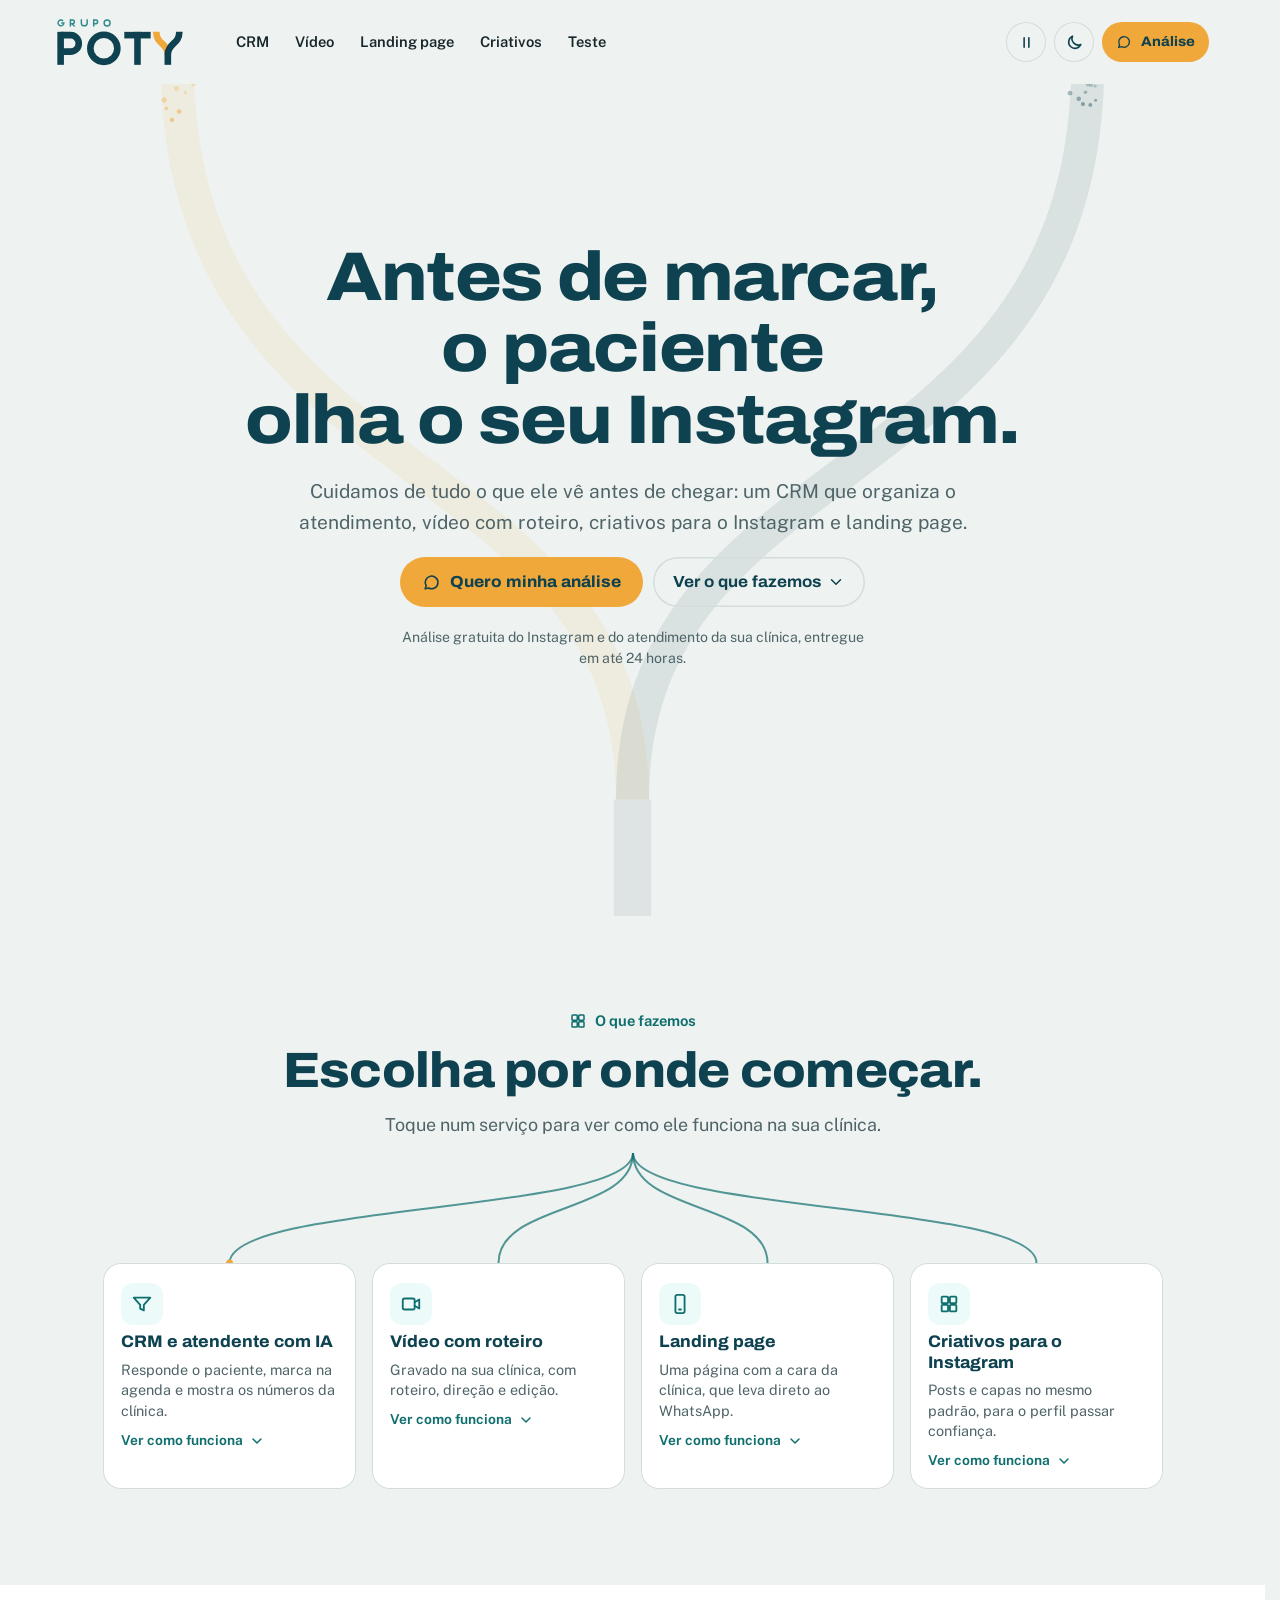
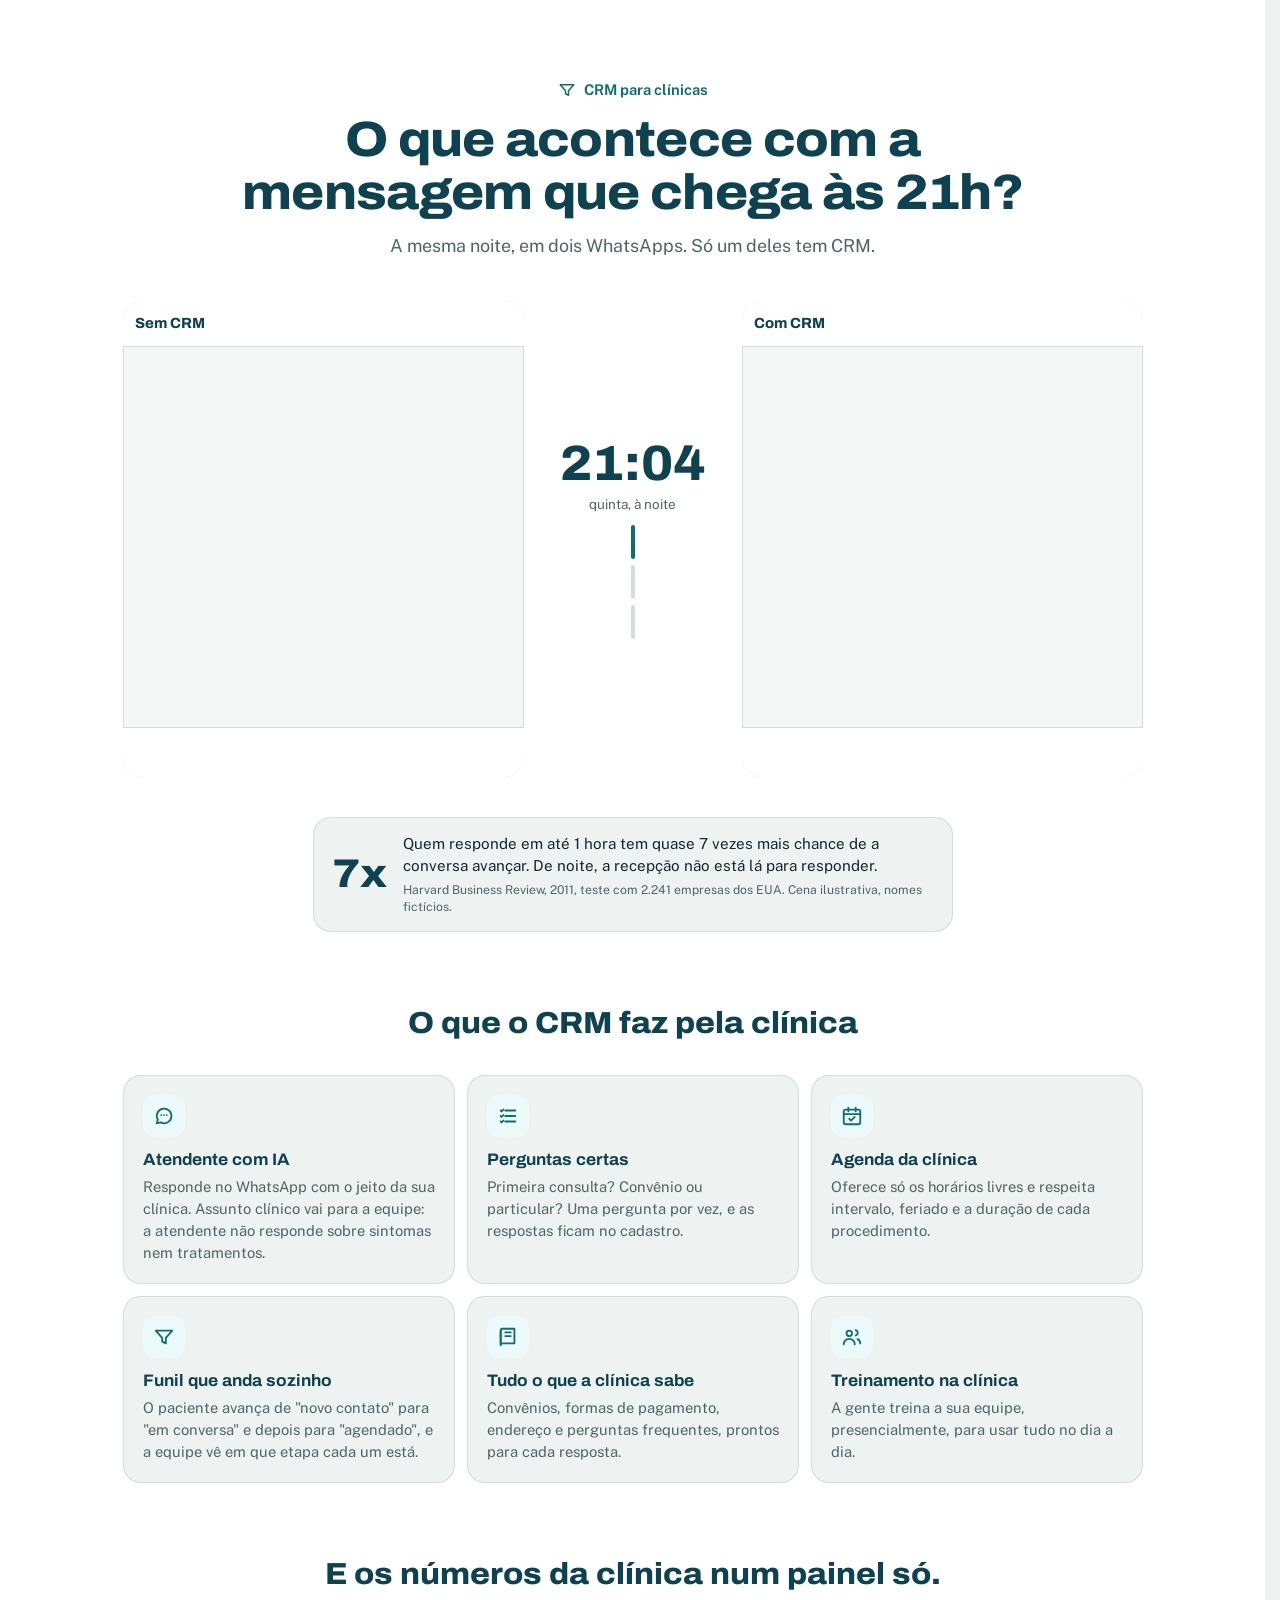
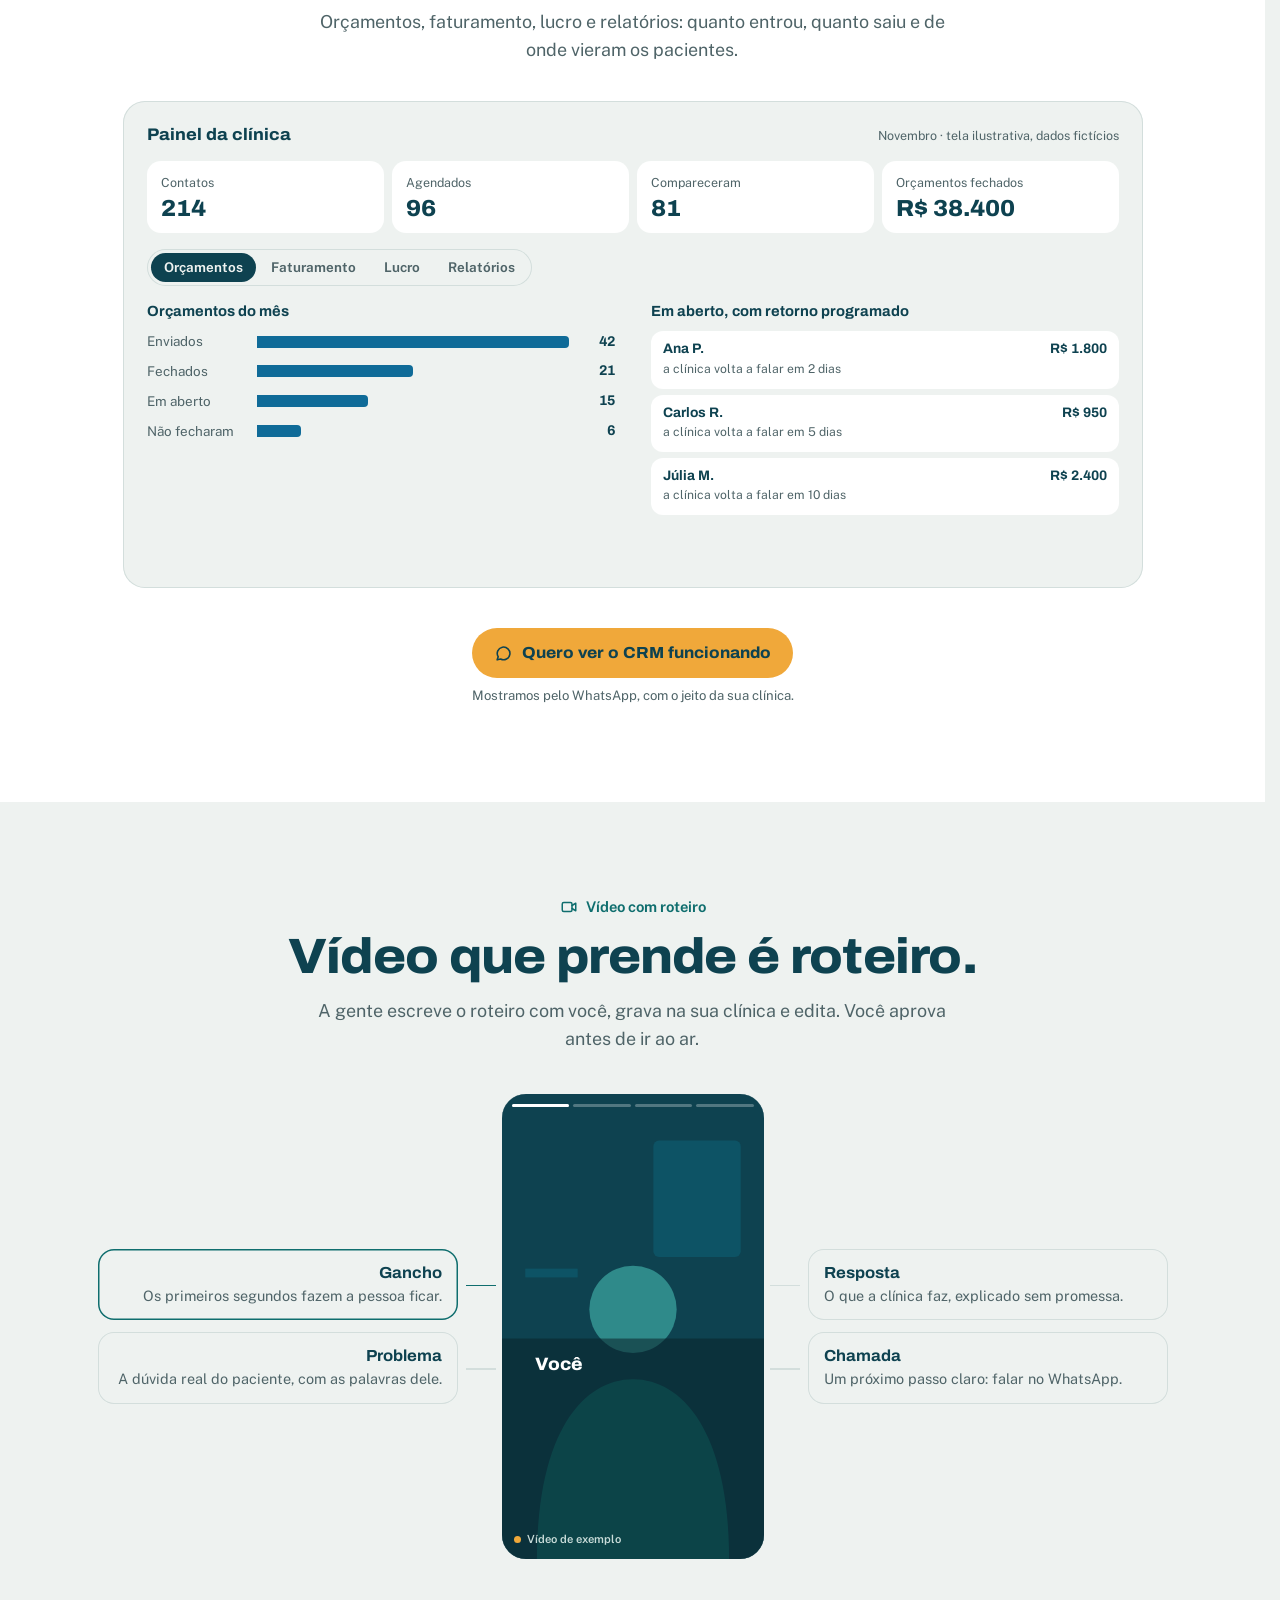
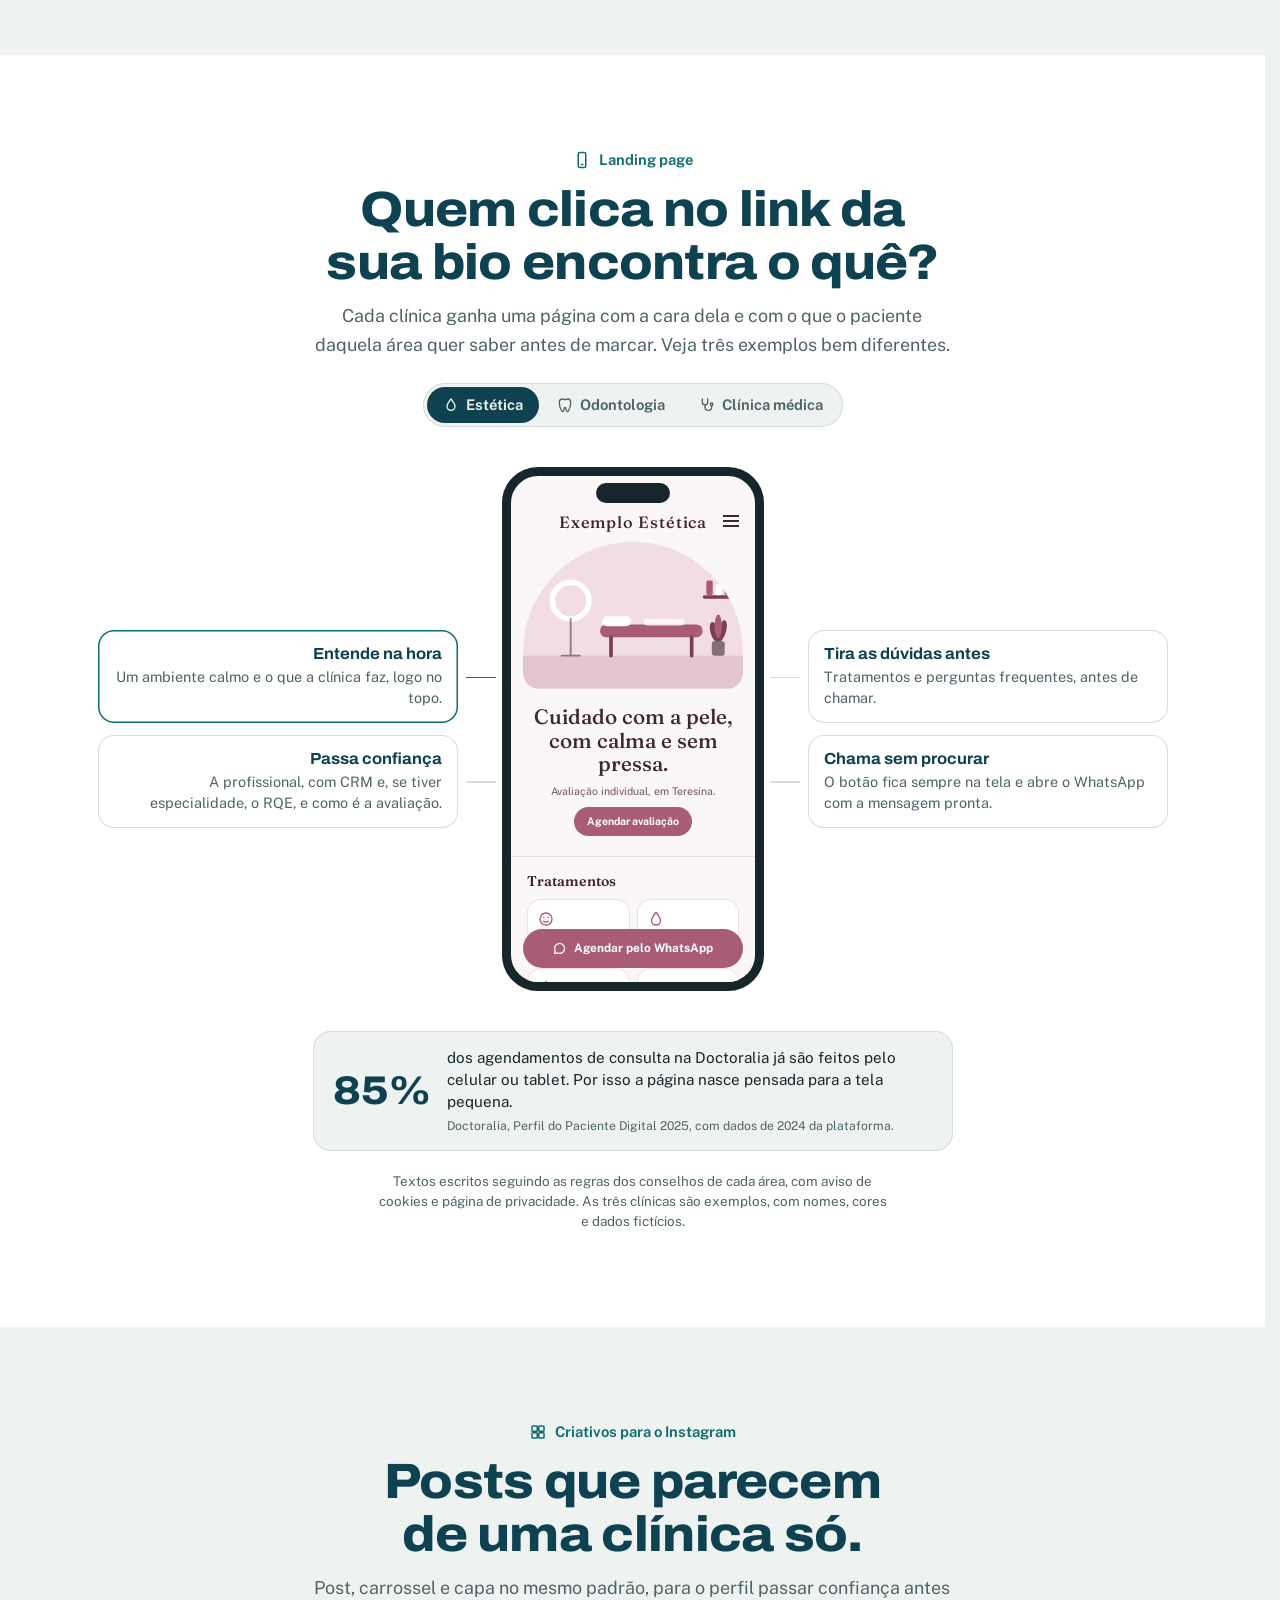
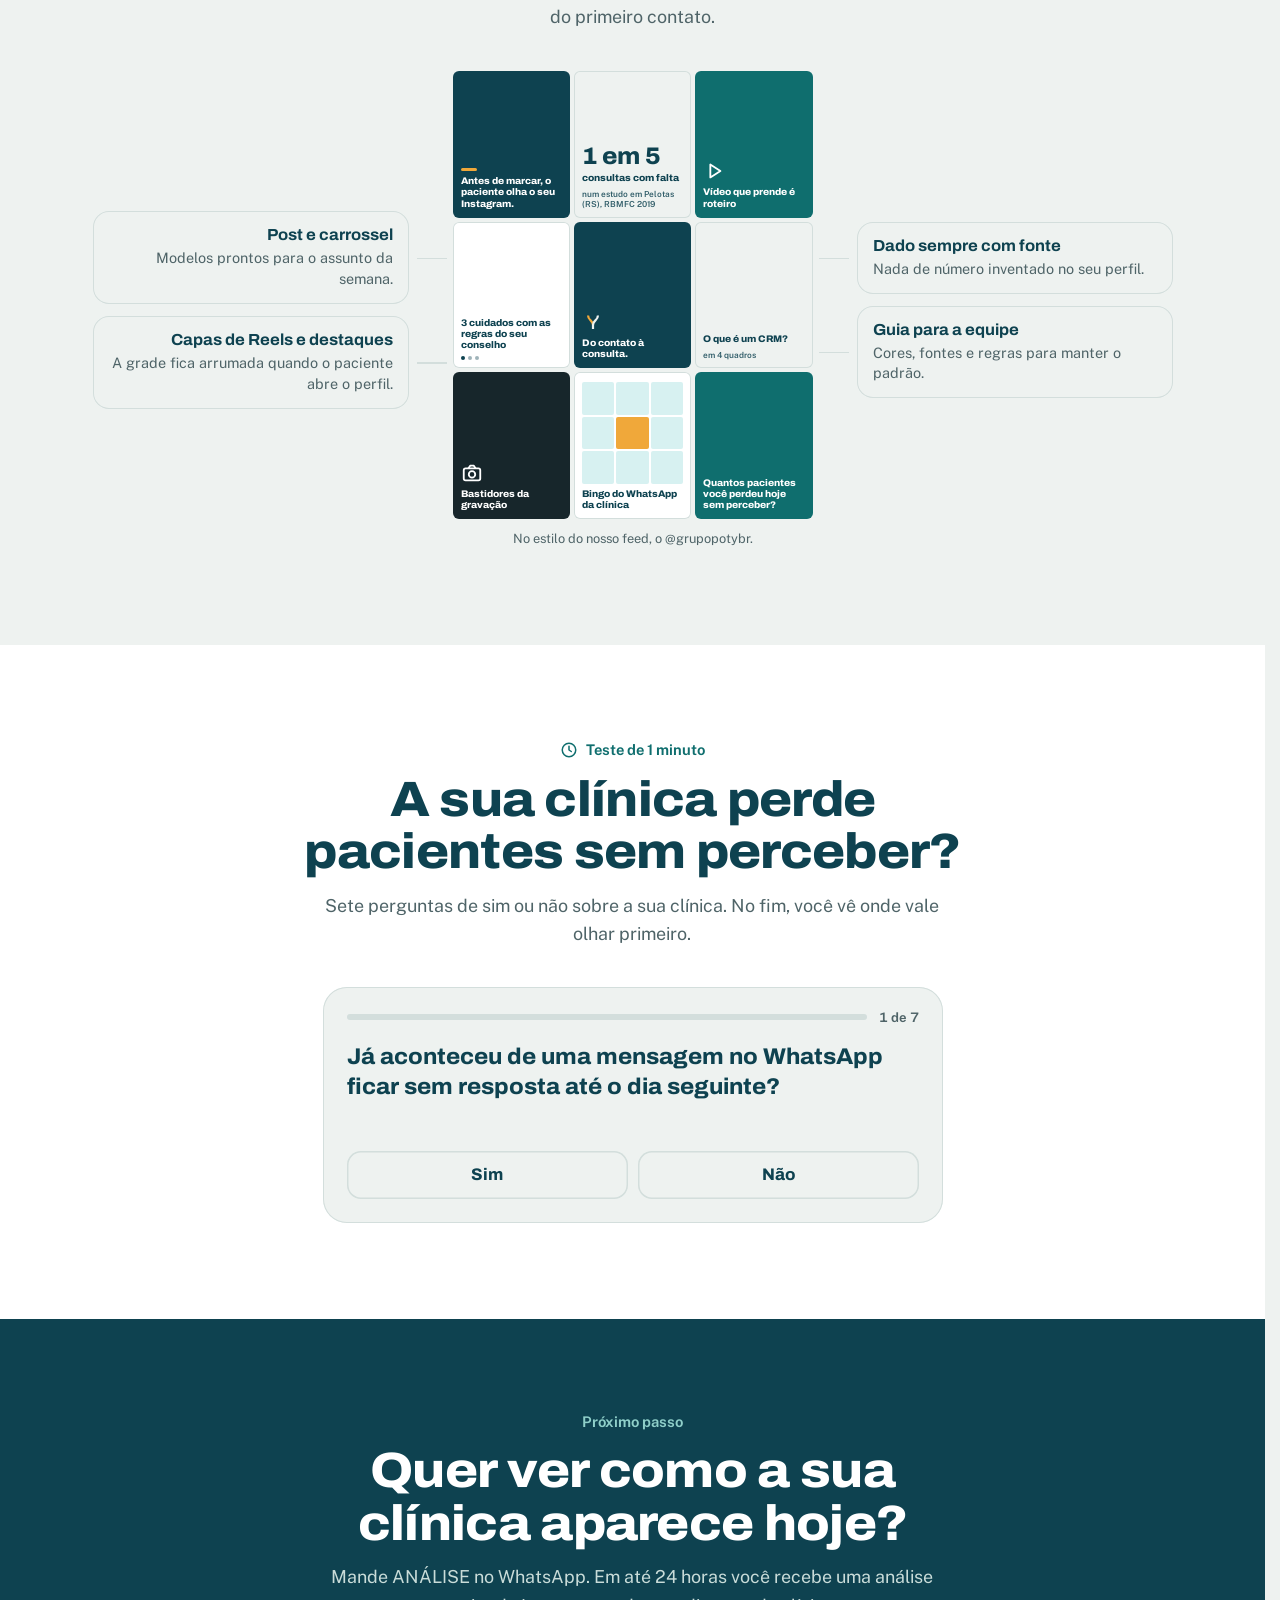
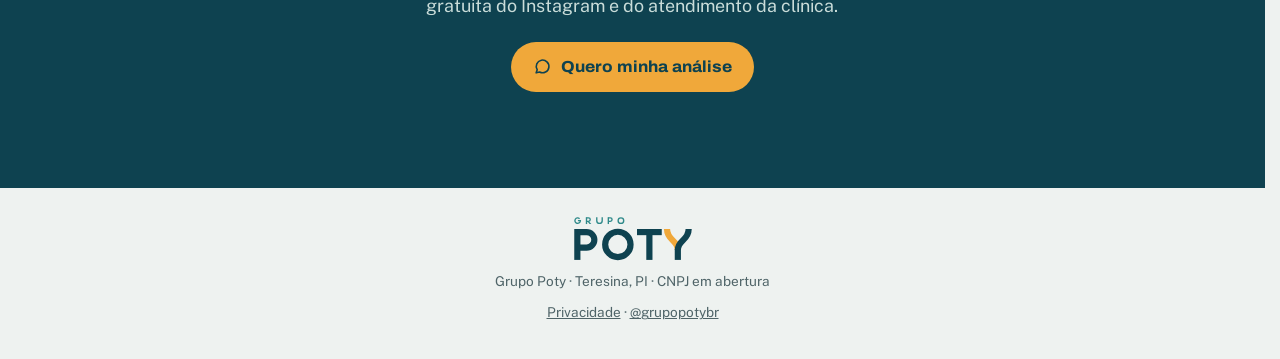
==== commit 42113fec: "Página contínua: todas as seções aparecem rolando Pedido de Gabriel (13/nov/2026): a página não esco" ====
--- a/index.html
+++ b/index.html
@@ -54,6 +54,7 @@
 <link rel="modulepreload" href="js/criativos.js">
 <link rel="modulepreload" href="js/teste.js">
 <link rel="modulepreload" href="js/enxuto.js">
+<link rel="modulepreload" href="js/rolagem.js">
 <link rel="modulepreload" href="js/movimento.js">
 <link rel="modulepreload" href="js/consentimento.js">
 </head>
@@ -100,18 +101,17 @@
   </div>
 </section>
 
-  <section class="sec hub revela" id="s-hub">
+  <section class="sec hub" id="s-hub">
     <p class="rot"><svg viewBox="0 0 24 24" aria-hidden="true"><rect x="4" y="4" width="7" height="7" rx="1"/><rect x="13" y="4" width="7" height="7" rx="1"/><rect x="4" y="13" width="7" height="7" rx="1"/><rect x="13" y="13" width="7" height="7" rx="1"/></svg>O que fazemos</p>
     <h2>Escolha por onde começar.</h2>
     <p class="lead">Toque num serviço para ver como ele funciona na sua clínica.</p>
     <div class="servicos4" id="servicos4">
       <svg class="ramos" id="ramos" aria-hidden="true"></svg>
-      <button type="button" class="sv" data-alvo="s-crm" aria-controls="s-crm"><span class="ic"><svg viewBox="0 0 24 24" aria-hidden="true"><path d="M3 5h18l-7 8v6l-4-2v-4z"/></svg></span><b data-chave="atendenteIA">CRM e atendente com IA</b><b data-chave-off="atendenteIA" hidden>CRM com WhatsApp</b><span data-chave="atendenteIA">Responde o paciente, marca na agenda e mostra os números da clínica.</span><span data-chave-off="atendenteIA" hidden>Organiza as conversas do WhatsApp e mostra os números da clínica.</span><em>Ver como funciona <svg viewBox="0 0 24 24" aria-hidden="true"><path d="M6 9l6 6 6-6"/></svg></em></button>
-      <button type="button" class="sv" data-alvo="s-video" aria-controls="s-video"><span class="ic"><svg viewBox="0 0 24 24" aria-hidden="true"><rect x="3" y="6" width="13" height="12" rx="2"/><path d="M16 10l5-3v10l-5-3"/></svg></span><b>Vídeo com roteiro</b><span>Gravado na sua clínica, com roteiro, direção e edição.</span><em>Ver como funciona <svg viewBox="0 0 24 24" aria-hidden="true"><path d="M6 9l6 6 6-6"/></svg></em></button>
-      <button type="button" class="sv" data-alvo="s-lp" aria-controls="s-lp"><span class="ic"><svg viewBox="0 0 24 24" aria-hidden="true"><rect x="7" y="2" width="10" height="20" rx="2"/><path d="M11 18h2"/></svg></span><b>Landing page</b><span>Uma página com a cara da clínica, que leva direto ao WhatsApp.</span><em>Ver como funciona <svg viewBox="0 0 24 24" aria-hidden="true"><path d="M6 9l6 6 6-6"/></svg></em></button>
-      <button type="button" class="sv" data-alvo="s-cr" aria-controls="s-cr"><span class="ic"><svg viewBox="0 0 24 24" aria-hidden="true"><rect x="4" y="4" width="7" height="7" rx="1"/><rect x="13" y="4" width="7" height="7" rx="1"/><rect x="4" y="13" width="7" height="7" rx="1"/><rect x="13" y="13" width="7" height="7" rx="1"/></svg></span><b>Criativos para o Instagram</b><span>Posts e capas no mesmo padrão, para o perfil passar confiança.</span><em>Ver como funciona <svg viewBox="0 0 24 24" aria-hidden="true"><path d="M6 9l6 6 6-6"/></svg></em></button>
-    </div>
-    <button type="button" class="b-lin ver-tudo" id="ver-tudo">Abrir os quatro</button>
+      <a class="sv" href="#s-crm" data-alvo="s-crm"><span class="ic"><svg viewBox="0 0 24 24" aria-hidden="true"><path d="M3 5h18l-7 8v6l-4-2v-4z"/></svg></span><b data-chave="atendenteIA">CRM e atendente com IA</b><b data-chave-off="atendenteIA" hidden>CRM com WhatsApp</b><span data-chave="atendenteIA">Responde o paciente, marca na agenda e mostra os números da clínica.</span><span data-chave-off="atendenteIA" hidden>Organiza as conversas do WhatsApp e mostra os números da clínica.</span><em>Ver como funciona <svg viewBox="0 0 24 24" aria-hidden="true"><path d="M6 9l6 6 6-6"/></svg></em></a>
+      <a class="sv" href="#s-video" data-alvo="s-video"><span class="ic"><svg viewBox="0 0 24 24" aria-hidden="true"><rect x="3" y="6" width="13" height="12" rx="2"/><path d="M16 10l5-3v10l-5-3"/></svg></span><b>Vídeo com roteiro</b><span>Gravado na sua clínica, com roteiro, direção e edição.</span><em>Ver como funciona <svg viewBox="0 0 24 24" aria-hidden="true"><path d="M6 9l6 6 6-6"/></svg></em></a>
+      <a class="sv" href="#s-lp" data-alvo="s-lp"><span class="ic"><svg viewBox="0 0 24 24" aria-hidden="true"><rect x="7" y="2" width="10" height="20" rx="2"/><path d="M11 18h2"/></svg></span><b>Landing page</b><span>Uma página com a cara da clínica, que leva direto ao WhatsApp.</span><em>Ver como funciona <svg viewBox="0 0 24 24" aria-hidden="true"><path d="M6 9l6 6 6-6"/></svg></em></a>
+      <a class="sv" href="#s-cr" data-alvo="s-cr"><span class="ic"><svg viewBox="0 0 24 24" aria-hidden="true"><rect x="4" y="4" width="7" height="7" rx="1"/><rect x="13" y="4" width="7" height="7" rx="1"/><rect x="4" y="13" width="7" height="7" rx="1"/><rect x="13" y="13" width="7" height="7" rx="1"/></svg></span><b>Criativos para o Instagram</b><span>Posts e capas no mesmo padrão, para o perfil passar confiança.</span><em>Ver como funciona <svg viewBox="0 0 24 24" aria-hidden="true"><path d="M6 9l6 6 6-6"/></svg></em></a>
+    </div>
   </section>
 
   <section class="sec alt servico" id="s-crm">
@@ -322,7 +322,7 @@
     </div>
   </section>
 
-  <section class="sec alt revela" id="s-teste">
+  <section class="sec alt" id="s-teste">
     <p class="rot"><svg viewBox="0 0 24 24" aria-hidden="true"><circle cx="12" cy="12" r="9"/><path d="M12 7v5l3 2"/></svg>Teste de 1 minuto</p>
     <h2>A sua clínica perde pacientes sem perceber?</h2>
     <p class="lead">Sete perguntas de sim ou não sobre a sua clínica. No fim, você vê onde vale olhar primeiro.</p>
@@ -344,7 +344,7 @@
     </div>
   </section>
 
-  <section class="sec fecho revela" id="contato">
+  <section class="sec fecho" id="contato">
     <p class="rot">Próximo passo</p>
     <h2>Quer ver como a sua clínica aparece hoje?</h2>
     <p class="lead">Mande ANÁLISE no WhatsApp. Em até 24 horas você recebe uma análise gratuita do Instagram e do atendimento da clínica.</p>
--- a/css/secoes.css
+++ b/css/secoes.css
@@ -16,24 +16,27 @@
 .hero .lead{font-size:clamp(1.02rem,2.6vw,1.2rem);line-height:1.58;color:var(--tx2);max-width:36em}
 .bts{display:flex;flex-wrap:wrap;gap:10px;justify-content:center}
 .micro{font-size:.88rem;line-height:1.5;color:var(--tx2);max-width:34em}
-/* a seta do "Ver o que fazemos" balança de leve (modelo v9) até o clique; parada com movimento reduzido.
+/* a seta do "Ver o que fazemos" balança de leve (modelo v9) até a pessoa chegar aos serviços; parada com movimento reduzido.
    O botão "Pausar animações" também a para (regra do data-movimento no base.css). */
 .b-lin .seta{width:18px;height:18px;margin-left:6px;fill:none;stroke:currentColor;stroke-width:2;stroke-linecap:round;stroke-linejoin:round;animation:boia 2.4s ease-in-out infinite}
 @keyframes boia{0%,100%{transform:translateY(0)}50%{transform:translateY(3px)}}
-.js body.aberto .b-lin .seta{animation:none}
+.js body.hub-visto .b-lin .seta{animation:none}
 @media (prefers-reduced-motion:reduce){.b-lin .seta{animation:none}}
 
 @media (min-width:1000px){
   .hero{padding:40px 56px 130px}
 }
 
-/* Sem JavaScript tudo aparece. Só com a classe js no <html> os serviços ficam escondidos até serem abertos (tarefas 6 e 7). */
-.js .revela,.js .servico{display:none}
-/* Sem JavaScript, nada que não funcione: "Abrir os quatro" e o teste de 1 minuto inteiro, com o link do menu para ele
+/* Página contínua (13/nov/2026): todas as seções aparecem rolando, com ou sem JavaScript.
+   Sem JavaScript, só o teste de 1 minuto sai, com o link do menu para ele
    (sem o teste, a seção seria só uma promessa; o fechamento logo abaixo já traz a ANÁLISE). */
-html:not(.js) #ver-tudo,html:not(.js) #s-teste,html:not(.js) .menu a[href="#s-teste"]{display:none}
-/* "Ver o que fazemos" põe .aberto no body; cada serviço aparece com .aberta. */
-.js body.aberto .revela,.js .servico.aberta{display:flex}
+html:not(.js) #s-teste,html:not(.js) .menu a[href="#s-teste"]{display:none}
+/* As seções de serviço já ficam na página antes de a pessoa chegar a elas. O que espera a entrada fora do lugar
+   (os posts dos criativos, até 110 px para o lado) não pode alargar a página no celular. clip não cria rolagem. */
+.servico{overflow-x:clip}
+@supports not (overflow-x:clip){.servico{overflow-x:hidden}} /* Safari antes do 16 */
+/* Na impressão nada espera a entrada: cartões e posts saem no lugar, mesmo sem a pessoa ter rolado até eles. */
+@media print{.js .sv,.js .cena .post{opacity:1!important;transform:none!important;transition:none!important}}
 
 /* Dobras: no computador (e sem a regra do celular enxuto) o corpo aparece sempre; o botão só existe no celular. */
 .dobra,.dobra > .d-corpo,.d-in{display:contents}
@@ -66,6 +69,8 @@
 .pill{margin-left:auto;padding:4px 8px;border-radius:999px;font:650 .64rem/1.2 var(--f-txt);white-space:nowrap}
 .pill.ruim{background:var(--err-bg);color:var(--err-tx)}
 .pill.bom{background:var(--ok-bg);color:var(--ok-tx)}
+/* escondida, mas com o lugar guardado: a cena não muda de altura (noite.js, etiqueta()) */
+.pill.vazia{visibility:hidden}
 .n-chat{height:320px;display:flex;flex-direction:column;justify-content:flex-end;gap:6px;padding:10px;overflow:hidden}
 .n-res{min-height:50px;padding:10px;border-top:1px solid var(--linha2);background:var(--sup);display:flex;align-items:center;justify-content:center;text-align:center}
 .msg{max-width:94%;padding:7px 9px 4px;border-radius:12px;font-size:.7rem;line-height:1.4;color:var(--tx)}
@@ -176,8 +181,9 @@
 .ramos circle{fill:#F0A83A;opacity:0}
 .sv{all:unset;box-sizing:border-box;cursor:pointer;position:relative;display:flex;flex-direction:column;gap:7px;padding:16px;border-radius:18px;box-shadow:inset 0 0 0 1px var(--linha2);background:var(--sup);text-align:left;transition:opacity .5s ease,transform .6s cubic-bezier(.22,1,.36,1),box-shadow .2s ease,background-color .4s ease}
 .js .sv:not(.vivo){opacity:0;transform:translateY(12px)}
+/* Quem chega pelo teclado não espera o braço: com o foco na grade, os cartões aparecem (WCAG 2.4.7). */
+.js .servicos4:focus-within .sv{opacity:1;transform:none}
 .sv:hover{box-shadow:inset 0 0 0 1.5px var(--acento)}
-.sv[aria-expanded="true"]{box-shadow:inset 0 0 0 2px var(--acento)}
 .sv:focus-visible{outline:3px solid var(--foco);outline-offset:2px}
 .sv .ic{width:42px;height:42px;border-radius:12px;background:var(--tag-bg);color:var(--tag-tx);display:grid;place-items:center}
 .sv .ic svg{width:22px;height:22px;fill:none;stroke:currentColor;stroke-width:2;stroke-linecap:round;stroke-linejoin:round}
@@ -185,9 +191,8 @@
 .sv > span:not(.ic){font-size:.9rem;line-height:1.45;color:var(--tx2)}
 .sv em{margin-top:4px;font-style:normal;font:650 .86rem/1 var(--f-txt);color:var(--acento);display:inline-flex;align-items:center;gap:6px}
 .sv em svg{width:16px;height:16px;fill:none;stroke:currentColor;stroke-width:2.2;stroke-linecap:round;stroke-linejoin:round;transition:transform .3s ease}
-.sv[aria-expanded="true"] em svg{transform:rotate(180deg)}
-.ver-tudo{margin-top:20px}
-.fechar-sv{margin-top:34px}
+/* o cartão leva para baixo, até o serviço: ao passar o mouse, a seta desce um pouco */
+.sv:hover em svg{transform:translateY(2px)}
 @media (min-width:900px){
   .servicos4{--g:110px;grid-template-columns:repeat(4,minmax(0,1fr));gap:16px;padding-left:0}
   .sv{padding:20px 18px;min-height:224px}
@@ -228,6 +233,9 @@
   --m-bg:#FBF6F7; --m-tx:#3D2730; --m-tx2:#6E5560; --m-ac:#A85C78; --m-ac2:#7A3E56; --m-soft:#F2DDE4; --m-font:"Fraunces",Georgia,serif; --m-body:"Public Sans",Arial,sans-serif;
   position:relative;width:260px;height:530px;border-radius:36px;border:9px solid var(--moldura);overflow:hidden;background:var(--m-bg);transition:border-color .4s ease,background-color .4s ease}
 .lp-fone[data-tipo="odonto"]{--m-bg:#F3FAFD; --m-tx:#0F2F45; --m-tx2:#4A6378; --m-ac:#1673B5; --m-ac2:#0E5A8F; --m-soft:#DCEFFA; --m-font:"Nunito",Arial,sans-serif; --m-body:"Nunito",Arial,sans-serif}
+/* Até chegar perto da tela (exemplos.js põe .perto a 600 px dela), o celular usa fontes de reserva: assim a Fraunces
+   e a Nunito não entram na carga da página, que é contínua e já traz o exemplo desde o começo. */
+.js .lp-fone:not(.perto){--m-font:Georgia,serif;--m-body:"Public Sans",Arial,sans-serif}
 .lp-fone[data-tipo="medica"]{--m-bg:#F7FAF9; --m-tx:#18332B; --m-tx2:#4C6A61; --m-ac:#23765D; --m-ac2:#185A47; --m-soft:#DCEEE7; --m-font:"Archivo",Arial,sans-serif; --m-body:"Public Sans",Arial,sans-serif}
 .lp-fone::before{content:"";position:absolute;top:7px;left:50%;width:74px;height:20px;margin-left:-37px;border-radius:12px;background:var(--moldura);z-index:6;transition:background-color .4s ease}
 .lp-tela{position:absolute;inset:0;overflow:hidden;transition:opacity .3s ease}
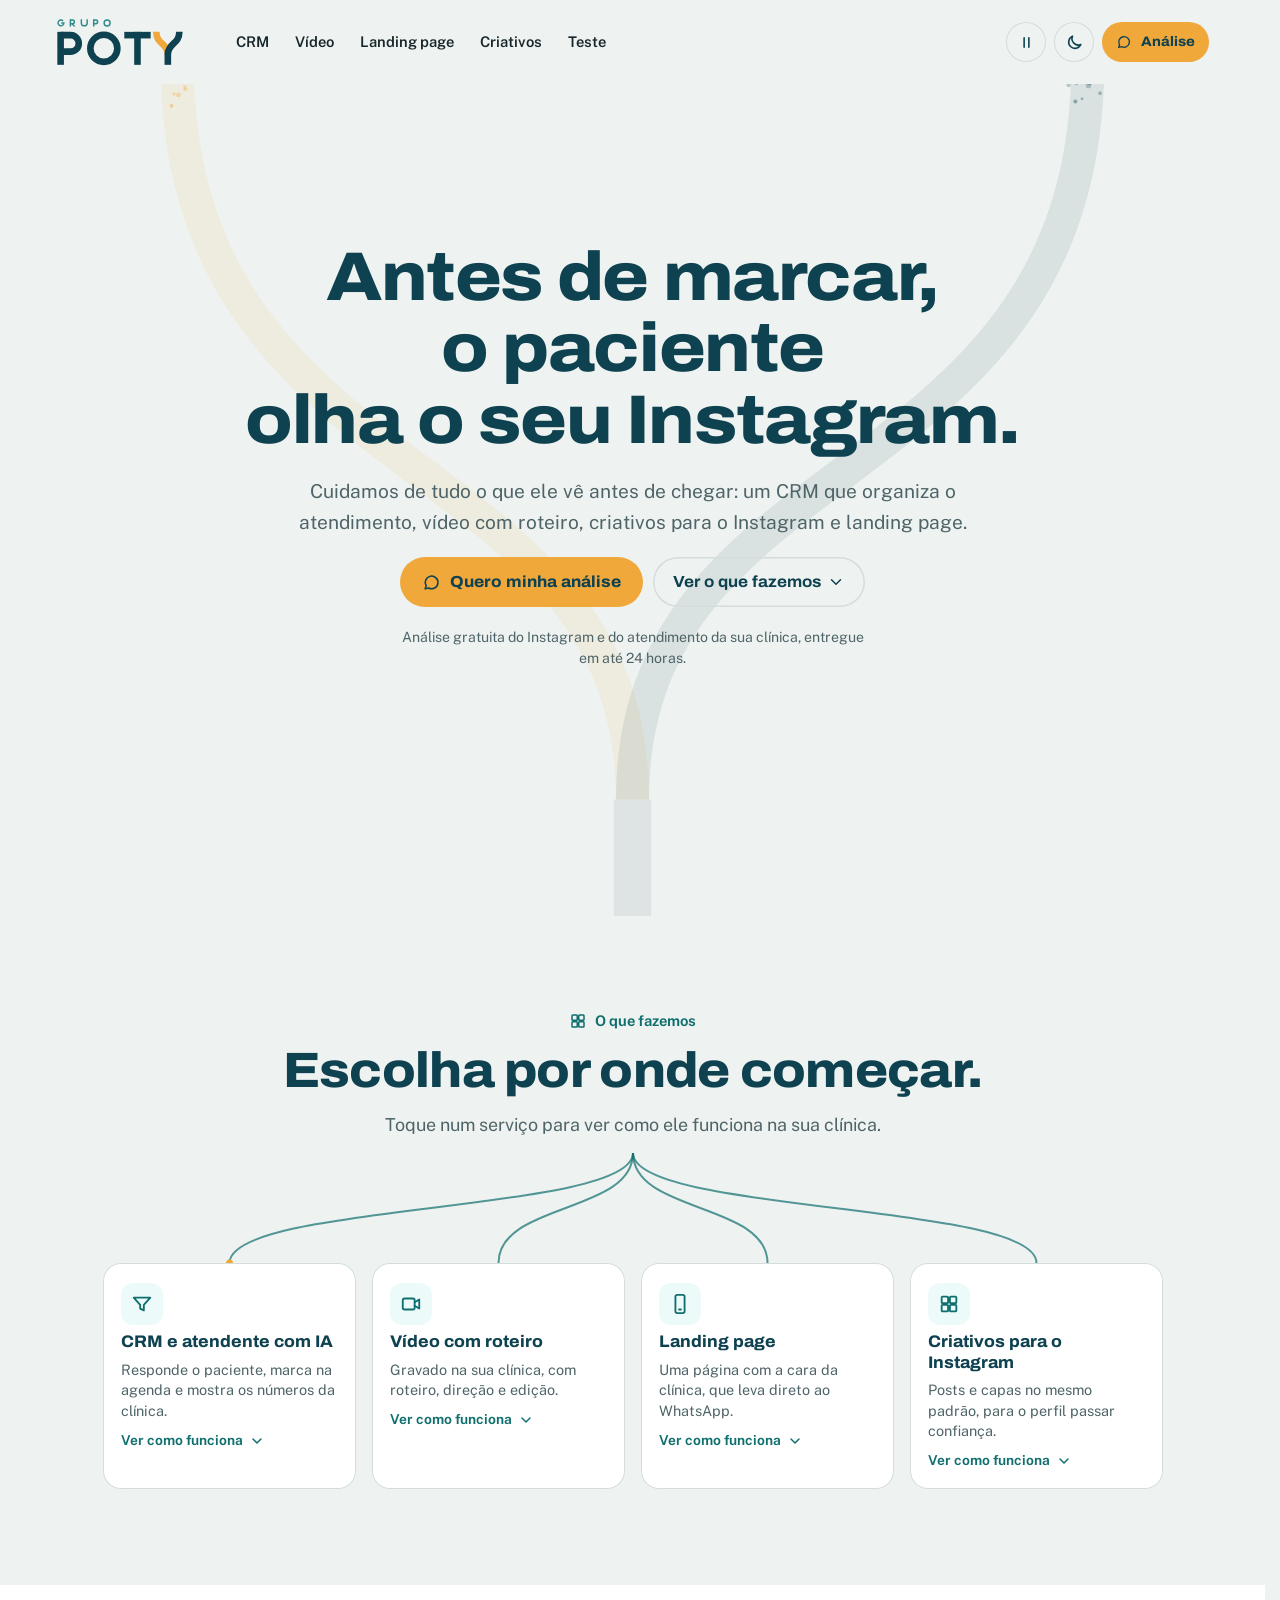
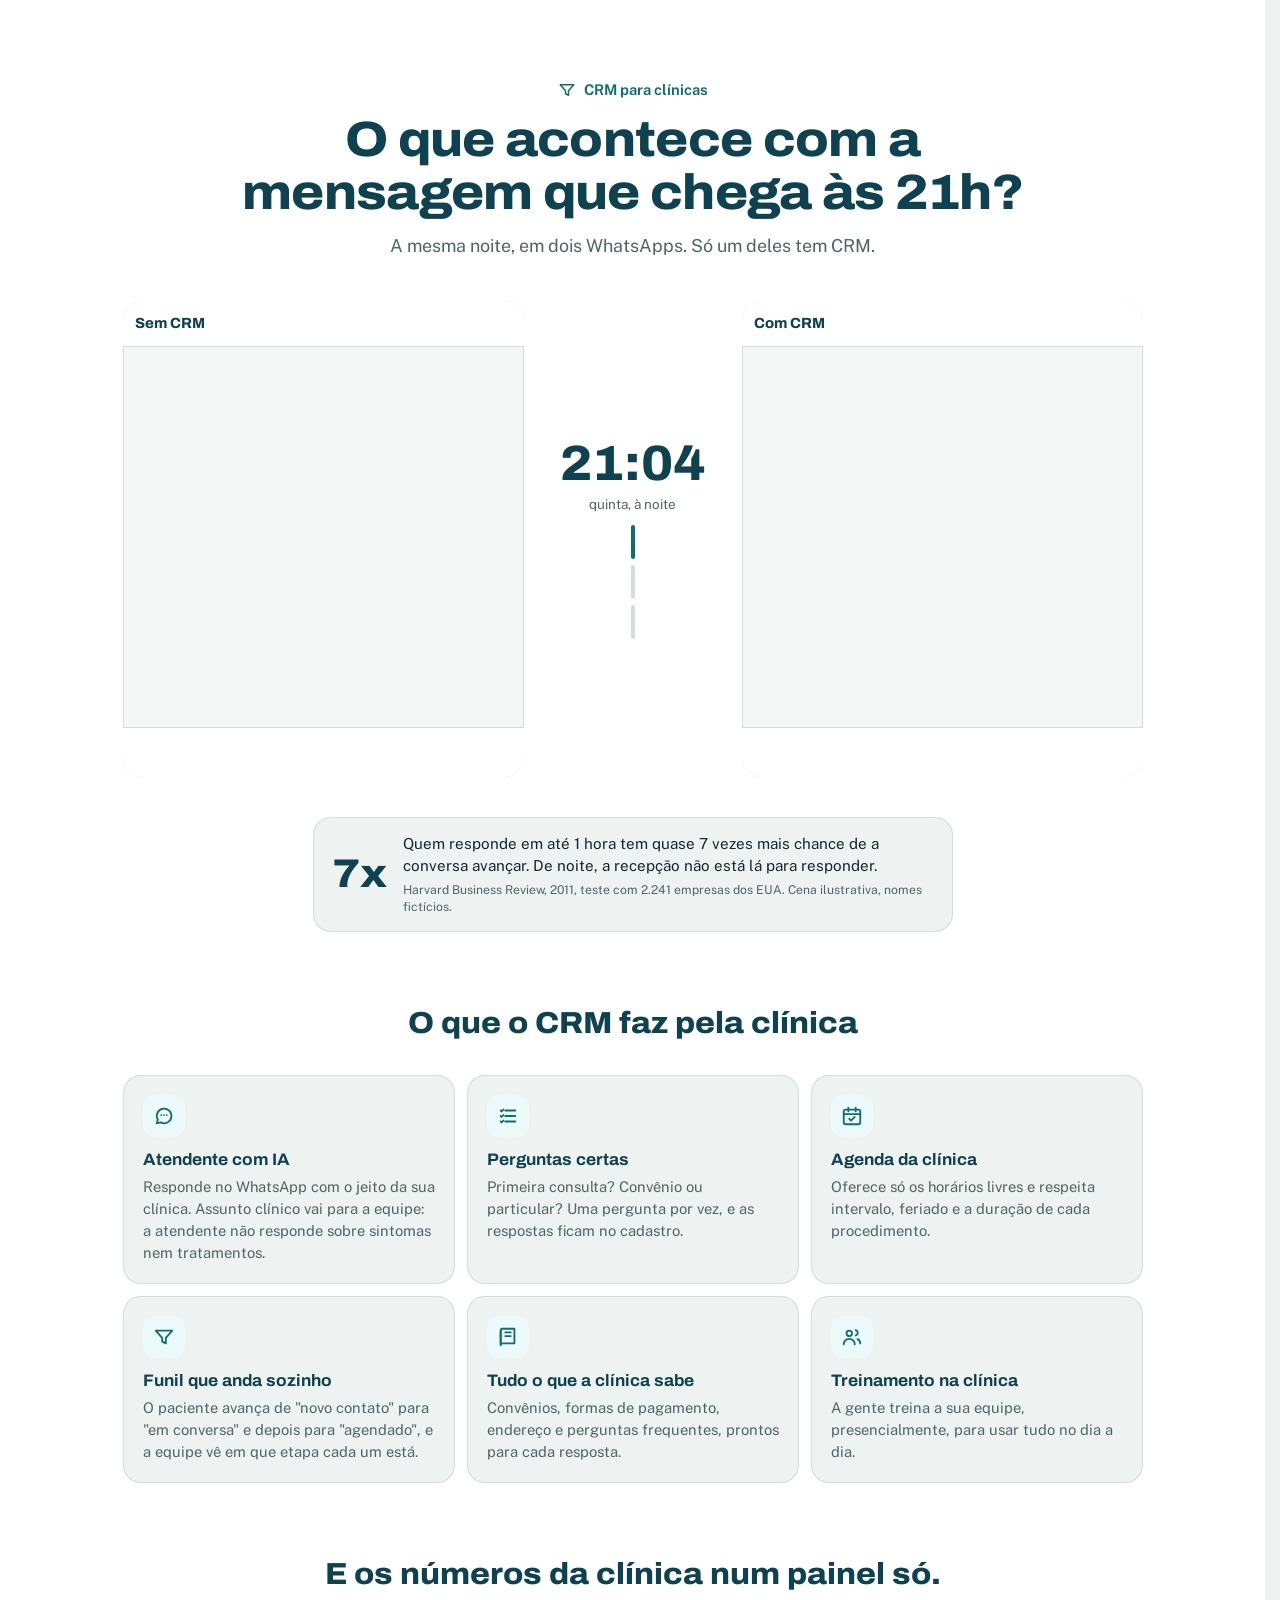
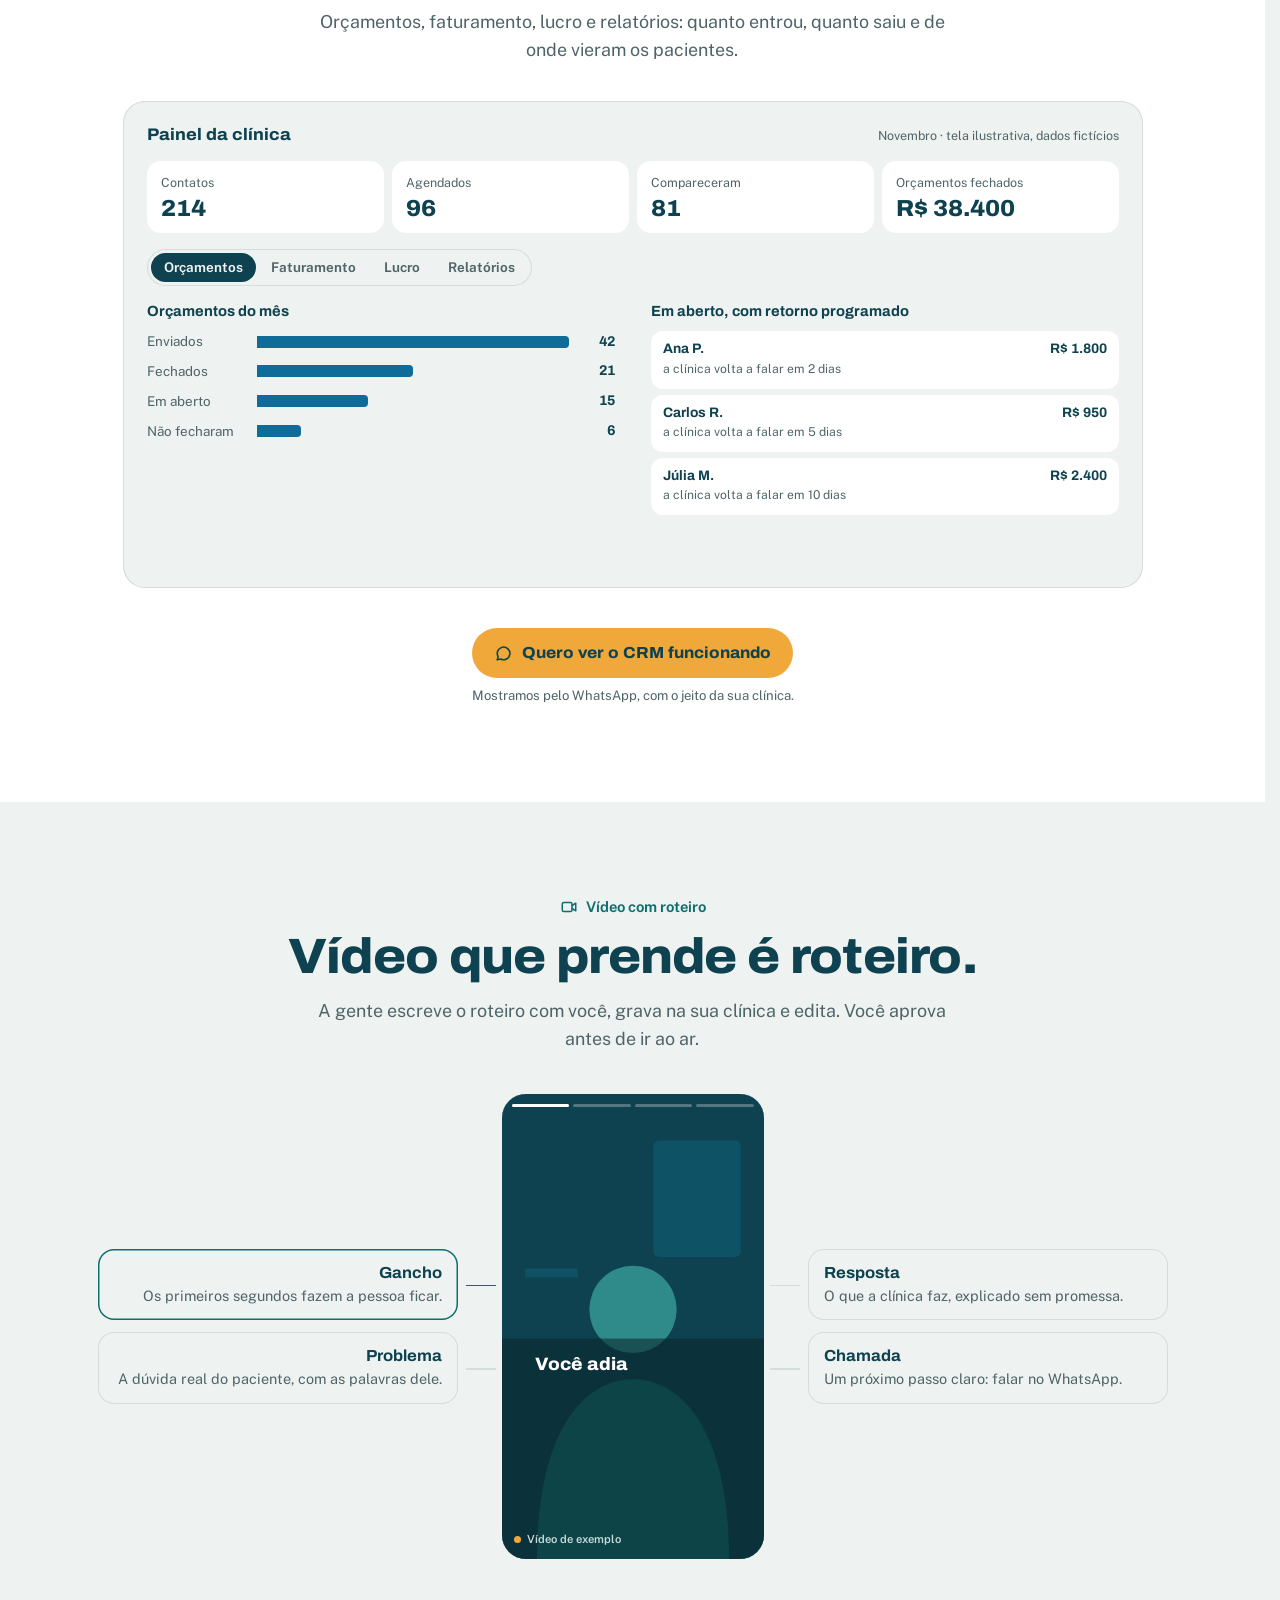
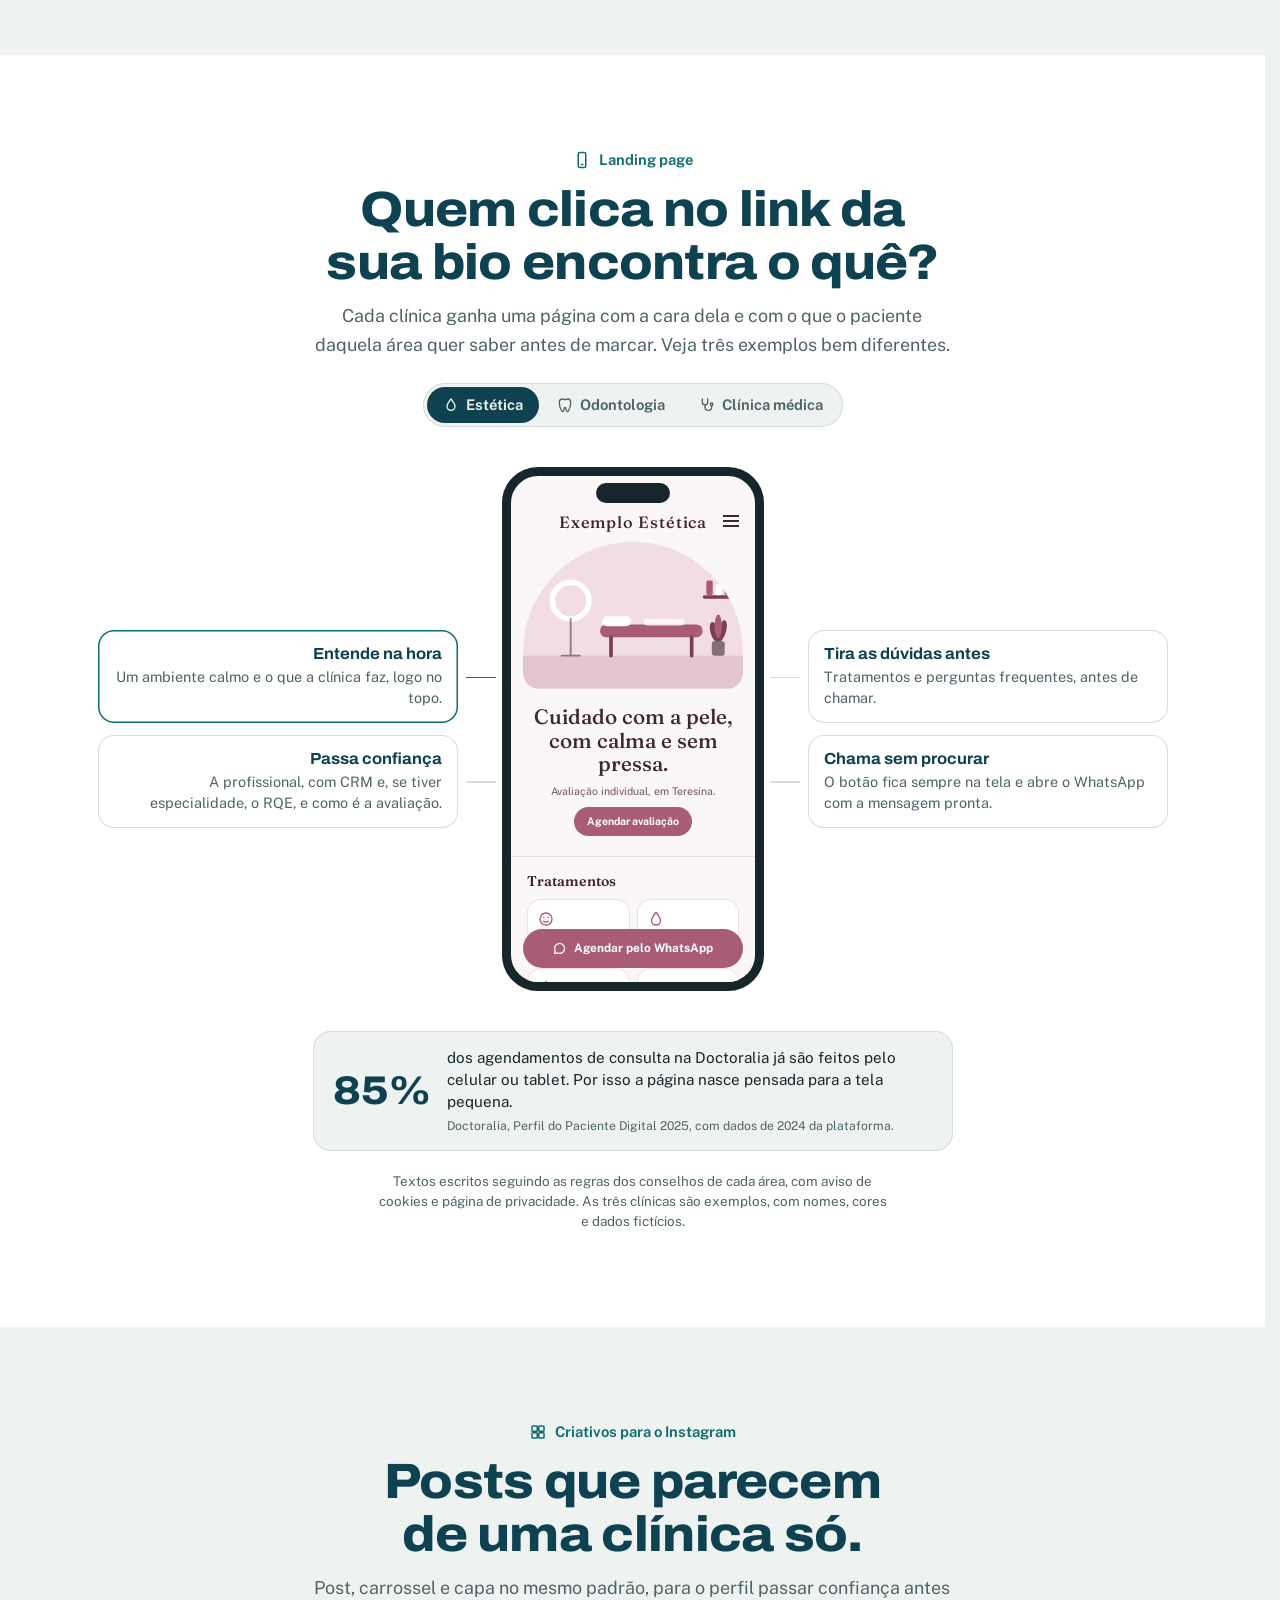
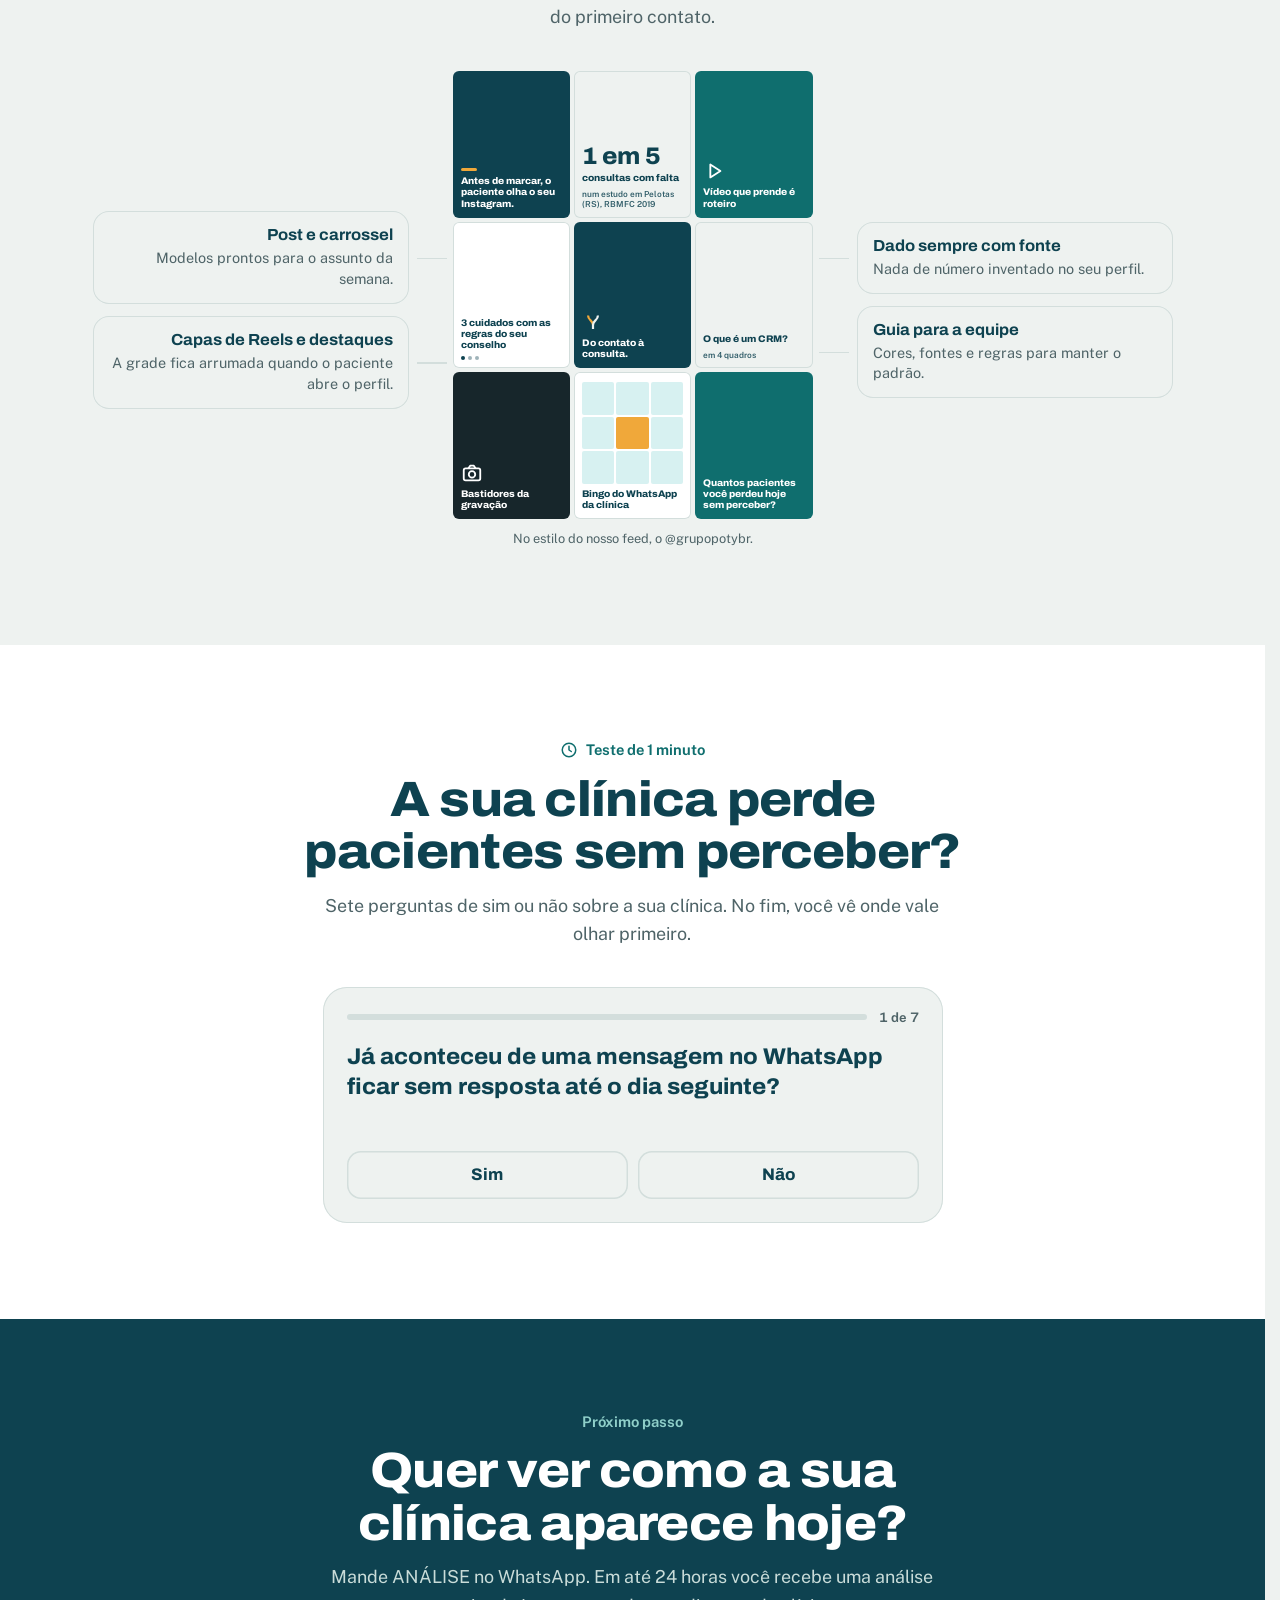
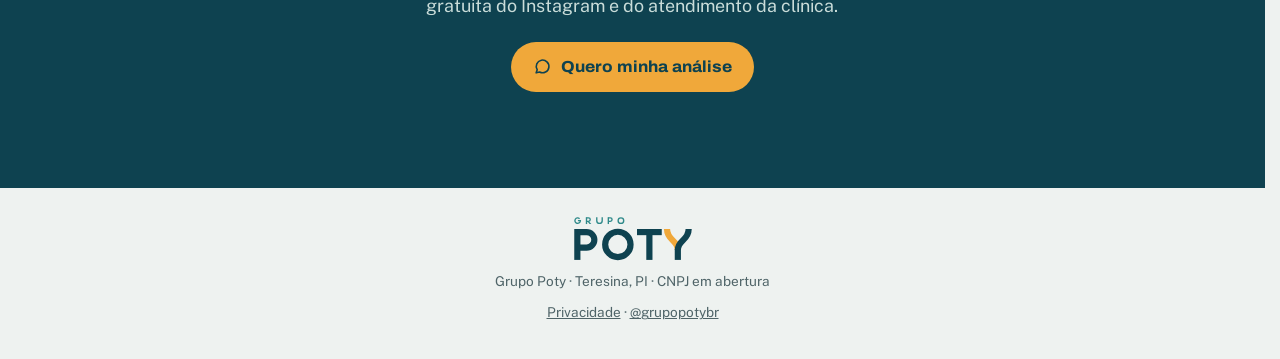
==== commit 629171cf: "Desempenho no celular: fonte do texto pré-carregada Com a página contínua, a Public Sans chegava dep" ====
--- a/index.html
+++ b/index.html
@@ -20,6 +20,7 @@
 <link rel="icon" type="image/png" href="img/favicon-512.png">
 <link rel="apple-touch-icon" href="img/favicon-512.png">
 <link rel="preload" href="fonts/archivo-wdth-wght.woff2" as="font" type="font/woff2" crossorigin>
+<link rel="preload" href="fonts/public-sans.woff2" as="font" type="font/woff2" crossorigin>
 <script>(function(){var d=document.documentElement,t=null,v=null,m=null,s="poty-abertura";d.classList.add("js");
 try{t=localStorage.getItem("poty-tema")}catch(e){}
 d.dataset.tema=t==="claro"||t==="escuro"?t:(matchMedia("(prefers-color-scheme: dark)").matches?"escuro":"claro");
